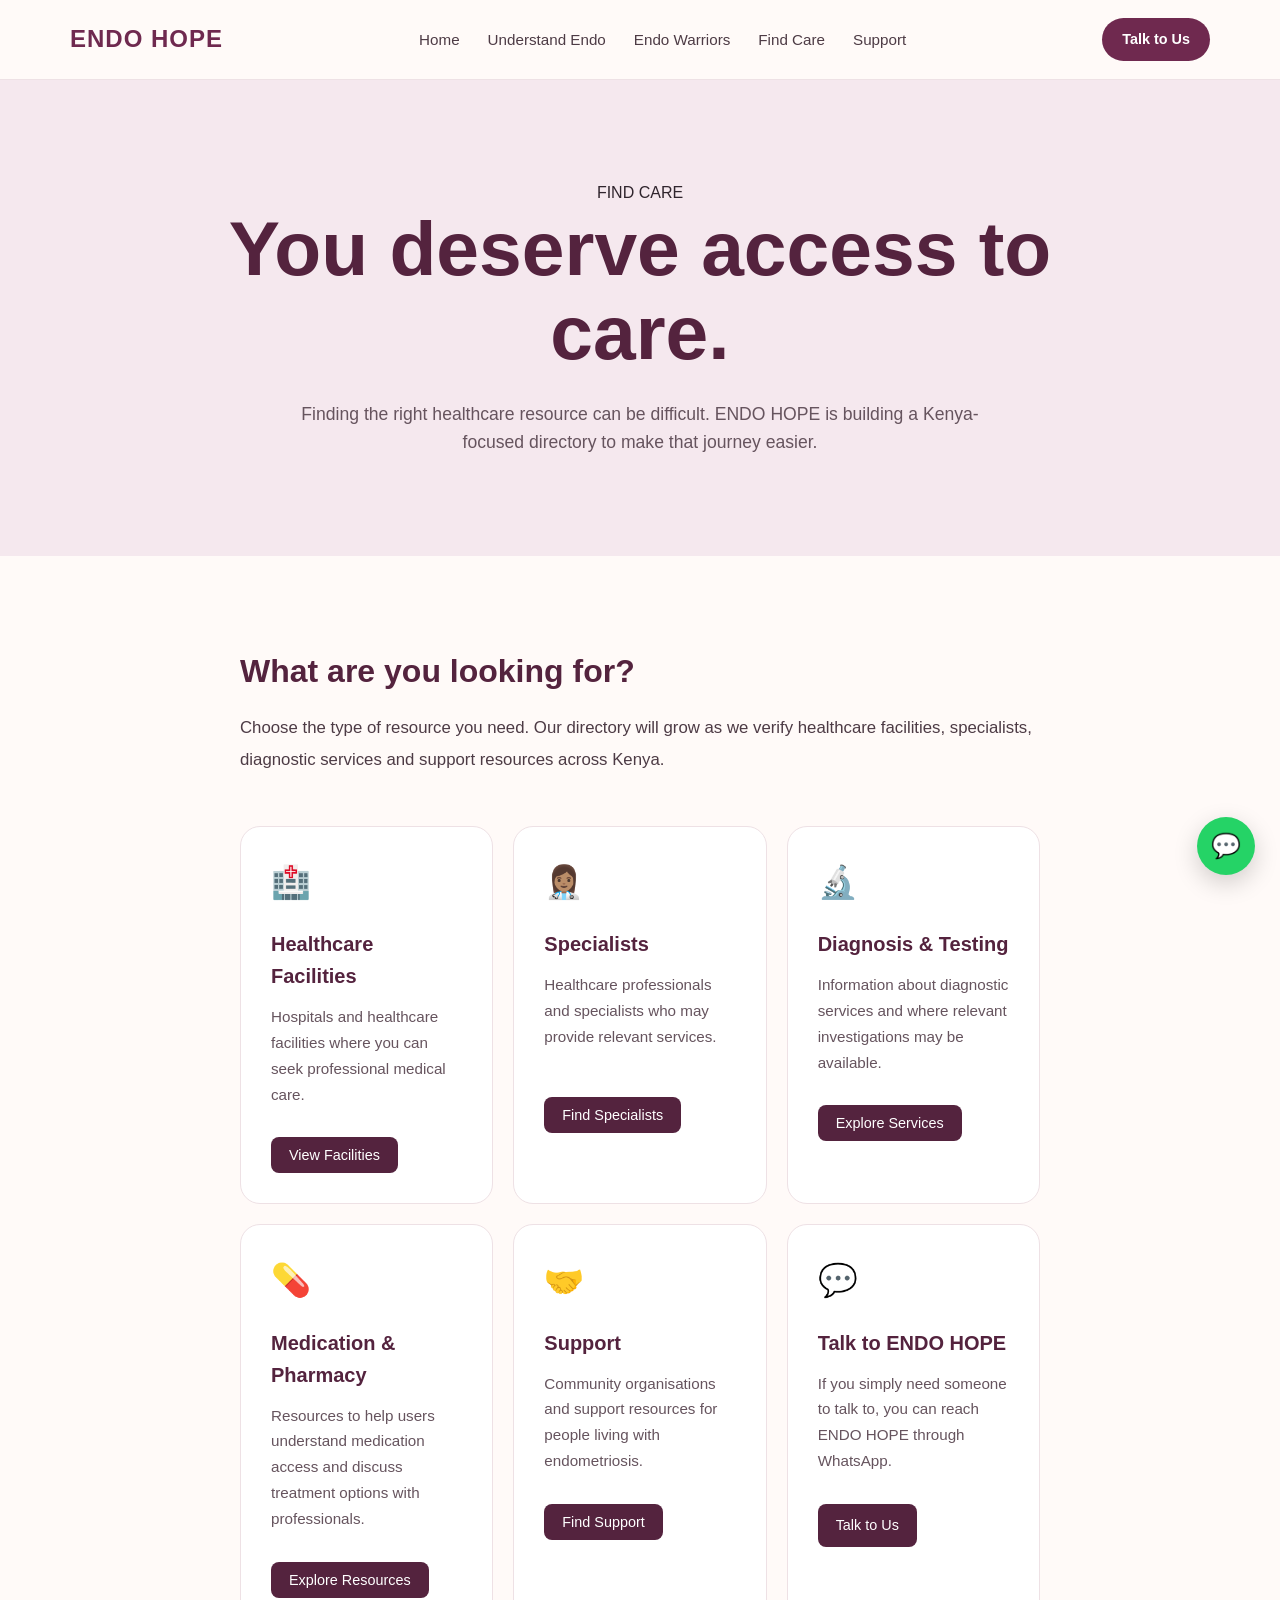
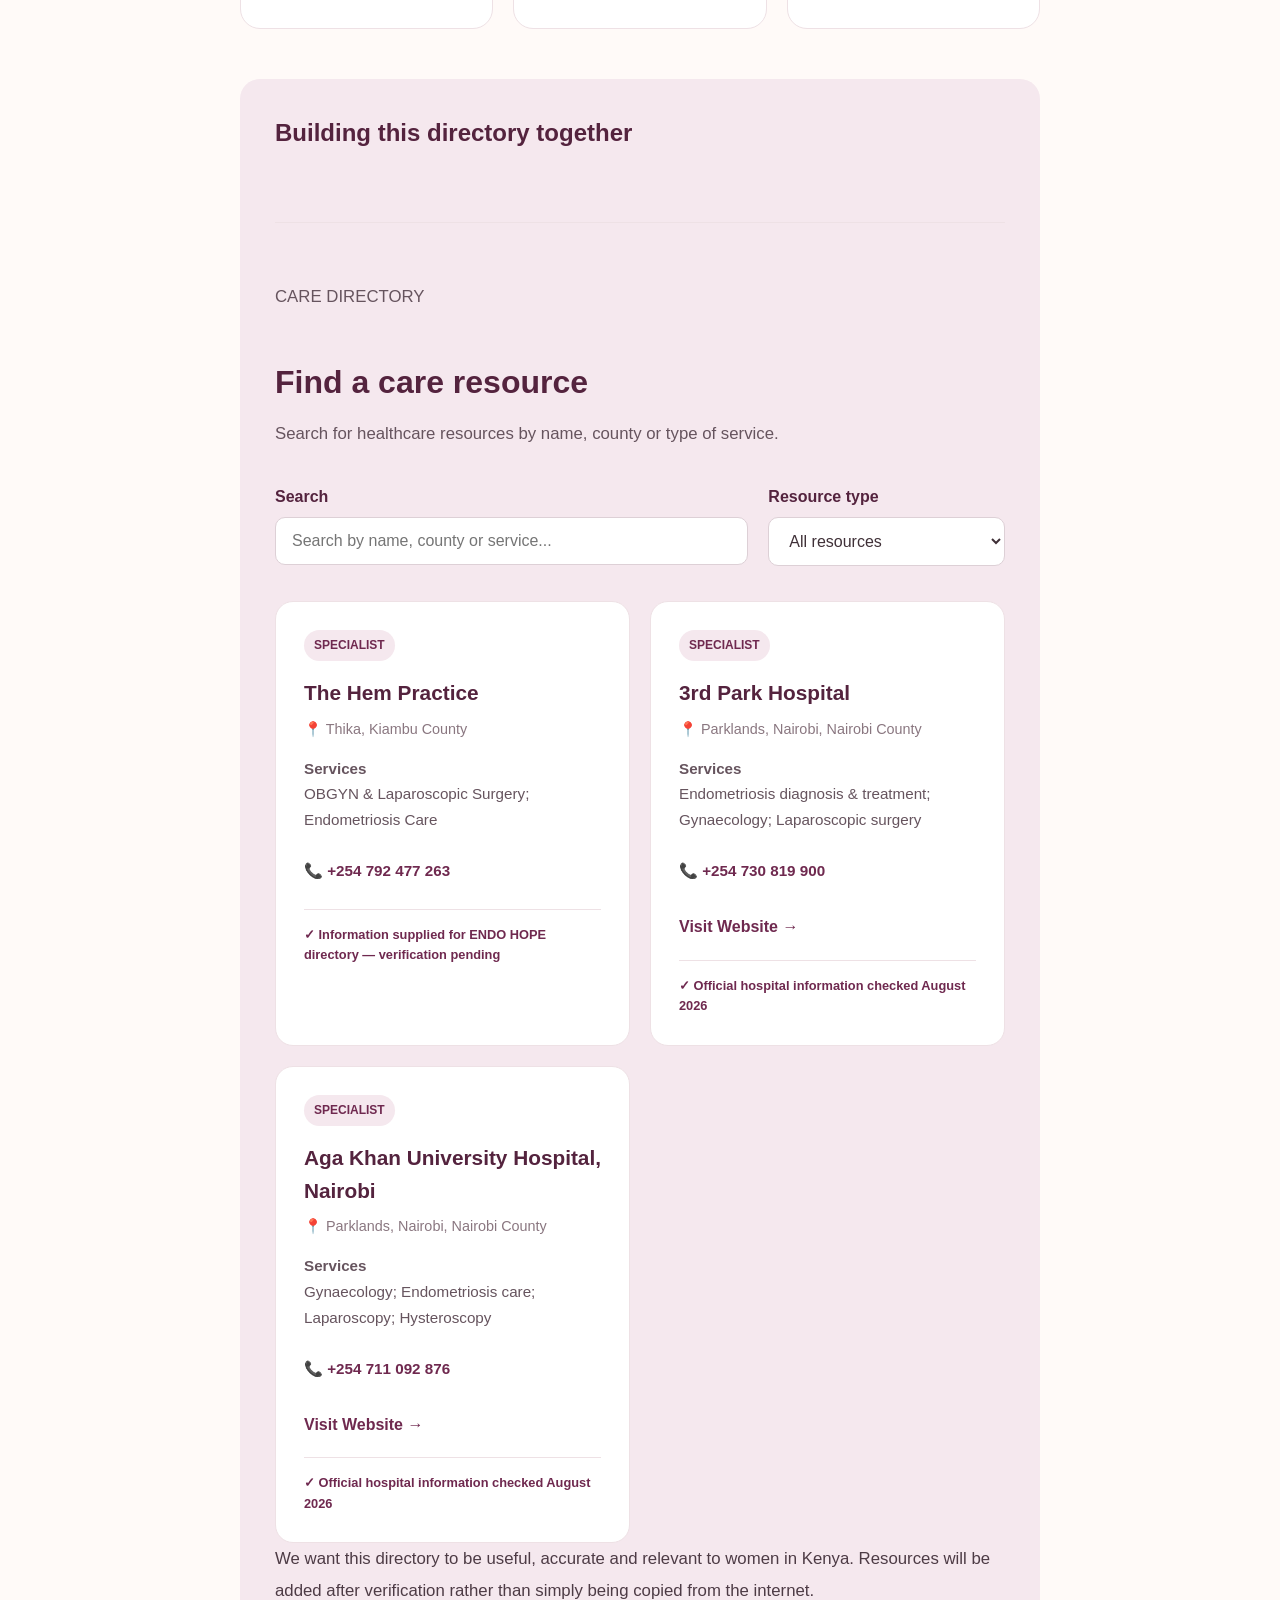
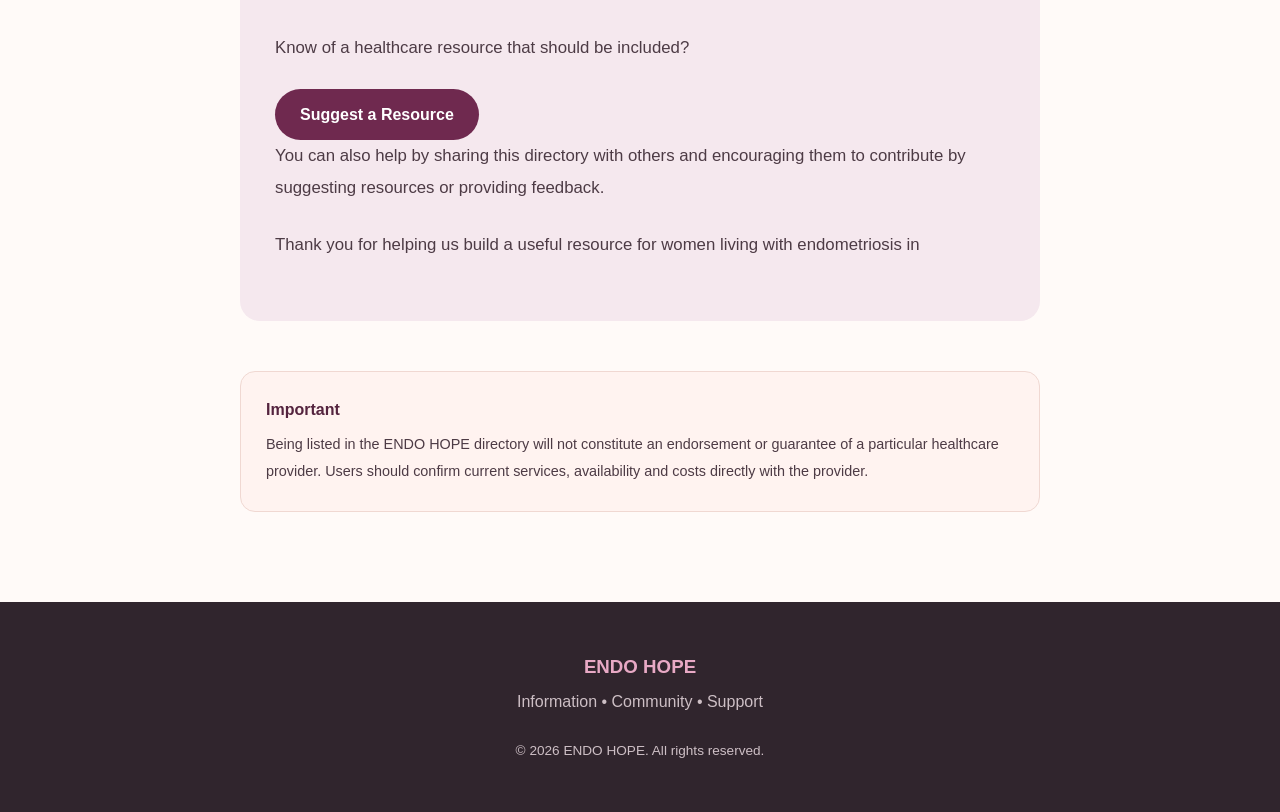
==== pages/care.html @ 4ef93462 "initial commit - ENDO HOPE WEBSITE" ====
<!DOCTYPE html>
<html lang="en">

<head>

    <meta charset="UTF-8">

    <meta
        name="viewport"
        content="width=device-width, initial-scale=1.0"
    >

    <title>Find Endometriosis Care in Kenya | ENDO HOPE</title>

    <link rel="stylesheet" href="../style.css">

</head>


<body>


    <!-- Navigation -->

    <header>

        <nav>

            <div class="logo">
                ENDO HOPE
            </div>

            <ul class="nav-links">

                <li>
                    <a href="../index.html">
                        Home
                    </a>
                </li>

                <li>
                    <a href="what-is-endometriosis.html">
                        Understand Endo
                    </a>
                </li>

                <li>
                    <a href="../index.html#community">
                        Endo Warriors
                    </a>
                </li>

                <li>
                    <a href="care.html">
                        Find Care
                    </a>
                </li>

                <li>
                    <a href="../index.html#support">
                        Support
                    </a>
                </li>

            </ul>

            <a
                href="https://wa.me/254713558069?text=Hello%20ENDO%20HOPE%2C%20I%20would%20like%20to%20talk."
                target="_blank"
                rel="noopener noreferrer"
                class="nav-button"
            >
                Talk to Us
            </a>

        </nav>

    </header>


    <main>


        <!-- Hero -->

        <section class="page-hero">

            <div class="page-hero-content">

                <p class="eyebrow">
                    FIND CARE
                </p>

                <h1>
                    You deserve access to care.
                </h1>

                <p>
                    Finding the right healthcare resource can be
                    difficult. ENDO HOPE is building a Kenya-focused
                    directory to make that journey easier.
                </p>

            </div>

        </section>


        <!-- Introduction -->

        <section class="article-section">

            <div class="article-container">

                <h2>
                    What are you looking for?
                </h2>

                <p>
                    Choose the type of resource you need. Our directory
                    will grow as we verify healthcare facilities,
                    specialists, diagnostic services and support
                    resources across Kenya.
                </p>


                <!-- Care Categories -->

                <div class="care-grid">


                    <article class="care-card">

                        <div class="care-icon">
                            🏥
                        </div>

                        <h3>
                            Healthcare Facilities
                        </h3>

                        <p>
                            Hospitals and healthcare facilities where
                            you can seek professional medical care.
                        </p>

                        <button
    class="care-button"
    type="button"
    data-care-filter="hospital"
>
    View Facilities
</button>

                    </article>


                    <article class="care-card">

                        <div class="care-icon">
                            👩🏽‍⚕️
                        </div>

                        <h3>
                            Specialists
                        </h3>

                        <p>
                            Healthcare professionals and specialists
                            who may provide relevant services.
                        </p>

                        <button
                            class="care-button"
                            type="button"
                            data-care-filter="specialist"
                        >
                            Find Specialists
                        </button>

                    </article>


                    <article class="care-card">

                        <div class="care-icon">
                            🔬
                        </div>

                        <h3>
                            Diagnosis & Testing
                        </h3>

                        <p>
                            Information about diagnostic services and
                            where relevant investigations may be
                            available.
                        </p>

                        <button
    class="care-button"
    type="button"
    data-care-filter="diagnostics"
>
    Explore Services
</button>

                    </article>


                    <article class="care-card">

                        <div class="care-icon">
                            💊
                        </div>

                        <h3>
                            Medication & Pharmacy
                        </h3>

                        <p>
                            Resources to help users understand
                            medication access and discuss treatment
                            options with professionals.
                        </p>

                        <button
    class="care-button"
    type="button"
    data-care-filter="pharmacy"
>
    Explore Resources
</button>

                    </article>


                    <article class="care-card">

                        <div class="care-icon">
                            🤝
                        </div>

                        <h3>
                            Support
                        </h3>

                        <p>
                            Community organisations and support
                            resources for people living with
                            endometriosis.
                        </p>

                        <button
    class="care-button"
    type="button"
    data-care-filter="support"
>
    Find Support
</button>
                    </article>


                    <article class="care-card">

                        <div class="care-icon">
                            💬
                        </div>

                        <h3>
                            Talk to ENDO HOPE
                        </h3>

                        <p>
                            If you simply need someone to talk to,
                            you can reach ENDO HOPE through WhatsApp.
                        </p>

                        <a
                            href="https://wa.me/254713558069?text=Hello%20ENDO%20HOPE%2C%20I%20would%20like%20to%20talk."
                            target="_blank"
                            rel="noopener noreferrer"
                            class="care-button"
                        >
                            Talk to Us
                        </a>

                    </article>


                </div>


                <!-- Coming Soon -->

                <div class="access-box">

                    <h3>
                        Building this directory together
                    </h3>

                    <!-- Care Directory -->

<section class="directory-section">

    <div class="directory-heading">

        <p class="eyebrow">
            CARE DIRECTORY
        </p>

        <h2>
            Find a care resource
        </h2>

        <p>
            Search for healthcare resources by name, county
            or type of service.
        </p>

    </div>


    <!-- Search and Filter -->

    <div class="directory-controls">


        <div class="search-box">

            <label for="careSearch">
                Search
            </label>

            <input
                type="search"
                id="careSearch"
                placeholder="Search by name, county or service..."
            >

        </div>


        <div class="filter-box">

            <label for="careType">
                Resource type
            </label>

            <select id="careType">

                <option value="all">
                    All resources
                </option>

                <option value="hospital">
                    Healthcare facility
                </option>

                <option value="specialist">
                    Specialist
                </option>

                <option value="diagnostics">
                    Diagnostics
                </option>

                <option value="pharmacy">
                    Pharmacy
                </option>

                <option value="support">
                    Support
                </option>

            </select>

        </div>

    </div>


    <!-- Results -->

    <div
        id="careResults"
        class="directory-results"
    ></div>


    <!-- No Results -->

    <p
        id="noResults"
        class="no-results"
    >
        No matching resources found.
    </p>

</section>
                    <p>
                        We want this directory to be useful, accurate
                        and relevant to women in Kenya. Resources will
                        be added after verification rather than simply
                        being copied from the internet.
                    </p>

                    <p>
                        Know of a healthcare resource that should be
                        included?
                    </p>

                    <a
    href="suggest-resource.html"
    class="primary-button"
>
    Suggest a Resource
</a>

                    <p>
                        You can also help by sharing this directory
                        with others and encouraging them to contribute
                        by suggesting resources or providing feedback.
                    </p>

                    <p>
                        Thank you for helping us build a useful
                        resource for women living with endometriosis in

                </div>


                <!-- Disclaimer -->

                <div class="medical-disclaimer">

                    <strong>
                        Important
                    </strong>

                    <p>
                        Being listed in the ENDO HOPE directory will
                        not constitute an endorsement or guarantee of
                        a particular healthcare provider. Users should
                        confirm current services, availability and
                        costs directly with the provider.
                    </p>

                </div>


            </div>

        </section>

    </main>


    <!-- Footer -->

    <footer>

        <div class="footer-content">

            <h3>
                ENDO HOPE
            </h3>

            <p>
                Information • Community • Support
            </p>

            <p class="copyright">
                © 2026 ENDO HOPE. All rights reserved.
            </p>

        </div>

    </footer>


    <!-- Floating WhatsApp -->

    <a
        href="https://wa.me/254713558069?text=Hello%20ENDO%20HOPE%2C%20I%20would%20like%20to%20talk."
        target="_blank"
        rel="noopener noreferrer"
        class="floating-whatsapp"
        aria-label="Talk to ENDO HOPE on WhatsApp"
    >
        💬
    </a>


    <script src="../script.js"></script>

</body>

</html>
---- style.css ----
/* =========================================
   ENDO HOPE
   Main Stylesheet
   ========================================= */


/* ---------- Global Styles ---------- */

* {
    margin: 0;
    padding: 0;
    box-sizing: border-box;
}

html {
    scroll-behavior: smooth;
}

body {
    font-family: Arial, Helvetica, sans-serif;
    color: #30252d;
    background-color: #fffaf8;
    line-height: 1.6;
}


/* ---------- Navigation ---------- */

header {
    background-color: #fffaf8;
    border-bottom: 1px solid #eee1e5;
    position: sticky;
    top: 0;
    z-index: 1000;
}

nav {
    max-width: 1200px;
    margin: auto;
    padding: 18px 30px;

    display: flex;
    align-items: center;
    justify-content: space-between;
}

.logo {
    font-size: 1.5rem;
    font-weight: 800;
    letter-spacing: 1px;
    color: #6f294f;
}

.nav-links {
    list-style: none;

    display: flex;
    gap: 28px;
}

.nav-links a {
    text-decoration: none;
    color: #4d3b45;
    font-size: 0.95rem;
    font-weight: 500;

    transition: color 0.3s ease;
}

.nav-links a:hover {
    color: #9b456d;
}

.nav-button {
    text-decoration: none;
    background-color: #6f294f;
    color: white;

    padding: 10px 20px;
    border-radius: 25px;

    font-size: 0.9rem;
    font-weight: 600;

    transition: background-color 0.3s ease;
}

.nav-button:hover {
    background-color: #52203a;
}


/* ---------- Hero Section ---------- */

/* ---------- Hero Section ---------- */

.hero {
    max-width: 1200px;
    min-height: 75vh;

    margin: auto;
    padding: 70px 30px;

    display: grid;
    grid-template-columns: 1fr 1fr;

    align-items: center;
    gap: 60px;
}

.hero-content {
    max-width: 600px;
}

.hero h1 {
    font-size: clamp(3rem, 6vw, 5.5rem);
    line-height: 1;
    color: #54233e;
    margin-bottom: 25px;
}

.hero-text {
    max-width: 550px;

    font-size: 1.2rem;
    color: #66545e;
}


/* ---------- Hero Image ---------- */

.hero-image {
    width: 100%;
    height: 520px;

    overflow: hidden;

    border-radius: 35px 35px 35px 5px;
}

.hero-image img {
    width: 100%;
    height: 100%;

    object-fit: cover;

    display: block;
}


/* ---------- Buttons ---------- */

.hero-buttons {
    margin-top: 35px;

    display: flex;
    justify-content: center;
    gap: 15px;

    flex-wrap: wrap;
}

.primary-button,
.secondary-button,
.whatsapp-button {
    display: inline-block;

    padding: 13px 25px;

    border-radius: 30px;

    text-decoration: none;

    font-weight: 600;

    transition: all 0.3s ease;
}

.primary-button {
    background-color: #6f294f;
    color: white;
}

.primary-button:hover {
    background-color: #52203a;
    transform: translateY(-2px);
}

.secondary-button {
    border: 1px solid #6f294f;
    color: #6f294f;
}

.secondary-button:hover {
    background-color: #6f294f;
    color: white;
}


/* ---------- General Sections ---------- */

.intro,
.community,
.care,
.contact {
    padding: 100px 30px;
}

.section-heading {
    max-width: 800px;
    margin: auto;
    text-align: center;
}

.section-heading h2 {
    font-size: clamp(2rem, 5vw, 3.5rem);
    line-height: 1.15;
    color: #54233e;
    margin-bottom: 20px;
}

.section-heading p:not(.eyebrow) {
    color: #66545e;
    font-size: 1.05rem;
}


/* ---------- Introduction ---------- */

.intro {
    background-color: white;
}


/* ---------- Community ---------- */

.community {
    background-color: #f5e8ee;
}


/* ---------- Find Care ---------- */

.care {
    background-color: white;
}
/* ---------- Find Care ---------- */

.care-grid {
    max-width: 1100px;

    margin: 60px auto 0;

    display: grid;
    grid-template-columns: repeat(4, 1fr);

    gap: 20px;
}

.care-card {
    padding: 40px;

    background-color: #fffaf8;

    border: 1px solid #eee1e5;

    border-radius: 20px;

    transition:
        transform 0.3s ease,
        box-shadow 0.3s ease;
}

.care-card:hover {
    transform: translateY(-5px);

    box-shadow:
        0 15px 35px rgba(84, 35, 62, 0.08);
}

.care-icon {
    font-size: 2rem;

    margin-bottom: 20px;
}

.care-card h3 {
    color: #54233e;

    font-size: 1.2rem;

    margin-bottom: 12px;
}

.care-card p {
    color: #66545e;

    font-size: 0.95rem;

    margin-bottom: 20px;
}


/* ---------- Appointment Box ---------- */

.appointment-box {
    max-width: 1000px;

    margin: 70px auto 0;

    padding: 50px;

    border-radius: 30px;

    background-color: #f5e8ee;
}

.appointment-content {
    max-width: 700px;
}

.appointment-content h3 {
    color: #54233e;

    font-size: 2rem;

    margin-bottom: 15px;
}

.appointment-content p:not(.eyebrow) {
    color: #66545e;

    margin-bottom: 25px;
}


/* ---------- Support ENDO HOPE ---------- */

.support {
    padding: 100px 30px;

    background-color: #fffaf8;
}

.support-grid {
    max-width: 1000px;

    margin: 60px auto 0;

    display: grid;
    grid-template-columns: repeat(3, 1fr);

    gap: 25px;
}

.support-card {
    padding: 35px;

    background-color: white;

    border: 1px solid #eee1e5;

    border-radius: 25px;

    text-align: center;

    transition:
        transform 0.3s ease,
        box-shadow 0.3s ease;
}

.support-card:hover {
    transform: translateY(-5px);

    box-shadow:
        0 15px 35px rgba(84, 35, 62, 0.08);
}

.support-icon {
    font-size: 2.2rem;

    margin-bottom: 20px;
}

.support-card h3 {
    color: #54233e;

    font-size: 1.3rem;

    margin-bottom: 15px;
}

.support-card p {
    color: #66545e;

    font-size: 0.95rem;

    margin-bottom: 25px;
}


/* ---------- Transparency ---------- */

.transparency-box {
    max-width: 900px;

    margin: 70px auto 0;

    padding: 40px;

    background-color: #f5e8ee;

    border-radius: 25px;
}

.transparency-content {
    max-width: 700px;
}

.transparency-content h3 {
    color: #54233e;

    font-size: 1.7rem;

    margin-bottom: 15px;
}

.transparency-content p:not(.eyebrow) {
    color: #66545e;
}
/* ---------- Contact ---------- */

.contact {
    background-color: #54233e;
}

.contact .eyebrow {
    color: #e8a9c5;
}

.contact h2,
.contact p:not(.eyebrow) {
    color: white;
}

.whatsapp-button {
    margin-top: 25px;
    background-color: #ffffff;
    color: #54233e;
}

.whatsapp-button:hover {
    transform: translateY(-2px);
}

/* ---------- Information Cards ---------- */

.info-grid {
    max-width: 1200px;
    margin: 60px auto 0;

    display: grid;
    grid-template-columns: repeat(4, 1fr);

    gap: 20px;
}

.info-card {
    background-color: #fffaf8;

    padding: 30px;

    border: 1px solid #eee1e5;
    border-radius: 20px;

    transition:
        transform 0.3s ease,
        box-shadow 0.3s ease;
}

.info-card:hover {
    transform: translateY(-6px);

    box-shadow:
        0 15px 35px rgba(84, 35, 62, 0.08);
}

.card-icon {
    width: 50px;
    height: 50px;

    display: flex;
    align-items: center;
    justify-content: center;

    margin-bottom: 20px;

    border-radius: 50%;

    background-color: #f5e8ee;
    color: #6f294f;

    font-size: 1.4rem;
    font-weight: bold;
}

.info-card h3 {
    color: #54233e;

    font-size: 1.25rem;

    margin-bottom: 15px;
}

.info-card p {
    color: #66545e;

    font-size: 0.95rem;

    margin-bottom: 20px;
}

.learn-link {
    color: #6f294f;

    text-decoration: none;

    font-weight: 700;

    font-size: 0.9rem;
}

.learn-link:hover {
    text-decoration: underline;
}

/* ---------- Endo Warriors ---------- */

.story-grid {
    max-width: 1100px;

    margin: 60px auto 0;

    display: grid;
    grid-template-columns: repeat(3, 1fr);

    gap: 25px;
}

.story-card {
    background-color: #fffaf8;

    padding: 35px;

    border-radius: 25px;

    border: 1px solid #eadbe1;

    position: relative;

    transition:
        transform 0.3s ease,
        box-shadow 0.3s ease;
}

.story-card:hover {
    transform: translateY(-5px);

    box-shadow:
        0 15px 35px rgba(84, 35, 62, 0.08);
}

.story-mark {
    font-size: 4rem;

    line-height: 1;

    color: #d69ab5;

    height: 45px;
}

.story-text {
    color: #4d3b45;

    font-size: 1rem;

    line-height: 1.8;

    margin: 15px 0 30px;
}

.story-author {
    display: flex;

    flex-direction: column;

    gap: 2px;
}

.story-author span {
    color: #54233e;

    font-weight: 700;
}

.story-author small {
    color: #88747e;
}


/* ---------- Share Story ---------- */

.share-story {
    max-width: 700px;

    margin: 70px auto 0;

    text-align: center;
}

.share-story h3 {
    color: #54233e;

    font-size: 1.8rem;

    margin-bottom: 12px;
}

.share-story p {
    color: #66545e;

    margin-bottom: 25px;
}

.story-note {
    max-width: 700px;

    margin: 30px auto 0;

    text-align: center;

    color: #88747e;

    font-size: 0.85rem;
}

/* ---------- Information Note ---------- */

.information-note {
    max-width: 900px;

    margin: 50px auto 0;

    padding: 20px 25px;

    border-left: 4px solid #9b456d;

    background-color: #f5e8ee;

    color: #66545e;

    font-size: 0.9rem;
}

.information-note strong {
    color: #54233e;
}

/* ---------- Footer ---------- */

footer {
    background-color: #30252d;
    color: white;
    padding: 50px 30px;
}

.footer-content {
    max-width: 1200px;
    margin: auto;
    text-align: center;
}

.footer-content h3 {
    color: #e8a9c5;
    margin-bottom: 8px;
}

.footer-content p {
    color: #cdbfc5;
}

.copyright {
    margin-top: 25px;
    font-size: 0.85rem;
}


/* ---------- Mobile ---------- */

@media (max-width: 768px) {

    nav {
        flex-wrap: wrap;
        gap: 15px;
    }

    .nav-links {
        order: 3;
        width: 100%;

        justify-content: center;
        flex-wrap: wrap;

        gap: 15px;
    }

    .nav-button {
        padding: 8px 15px;
    }

    .hero {
        min-height: 75vh;
        padding: 60px 20px;
    }

    .hero h1 {
        font-size: 3.5rem;
    }

    .intro,
    .community,
    .care,
    .contact {
        padding: 70px 20px;
    }
    .hero {
    grid-template-columns: 1fr;
    gap: 40px;
}

.hero-content {
    text-align: center;
    margin: auto;
}

.hero-text {
    margin: auto;
}

.hero-image {
    height: 400px;
}
.info-grid {
    grid-template-columns: 1fr;
}
.story-grid {
    grid-template-columns: 1fr;
}
.care-grid {
    grid-template-columns: 1fr;
}

.appointment-box {
    padding: 35px 25px;
}
.support-grid {
    grid-template-columns: 1fr;
}

.transparency-box {
    padding: 30px 25px;
}
.symptom-grid,
.tracking-grid {
    grid-template-columns: 1fr;
}
.diagnosis-step {
    grid-template-columns: 1fr;
}

.question-grid {
    grid-template-columns: 1fr;
}
.treatment-grid {
    grid-template-columns: 1fr;
}
.story-form {
    padding: 25px 20px;
}
.care-grid {
    grid-template-columns: 1fr;
}

.care-card p {
    min-height: auto;
}
.directory-controls {
    grid-template-columns: 1fr;
}

.directory-results {
    grid-template-columns: 1fr;
}
.support-grid {
    grid-template-columns: 1fr;
}

.other-support-grid {
    grid-template-columns: 1fr;
}

.donation-section {
    padding: 30px 20px;
}

.donation-notice {
    flex-direction: column;
}
}
/* ---------- WhatsApp ---------- */

.whatsapp-button {
    margin-top: 25px;

    background-color: #ffffff;
    color: #54233e;

    display: inline-flex;

    align-items: center;
    justify-content: center;

    gap: 8px;
}

.whatsapp-button:hover {
    transform: translateY(-3px);

    box-shadow:
        0 10px 25px rgba(0, 0, 0, 0.12);
}

/* ---------- Floating WhatsApp Button ---------- */

.floating-whatsapp {
    position: fixed;

    right: 25px;
    bottom: 25px;

    width: 58px;
    height: 58px;

    display: flex;
    align-items: center;
    justify-content: center;

    border-radius: 50%;

    background-color: #25D366;

    color: white;

    text-decoration: none;

    font-size: 1.5rem;

    box-shadow:
        0 8px 25px rgba(0, 0, 0, 0.18);

    z-index: 999;

    transition:
        transform 0.3s ease,
        box-shadow 0.3s ease;
}

.floating-whatsapp:hover {
    transform: scale(1.1);

    box-shadow:
        0 12px 30px rgba(0, 0, 0, 0.25);
}

/* ---------- Information Pages ---------- */

.page-hero {
    padding: 100px 30px;

    background-color: #f5e8ee;

    text-align: center;
}

.page-hero-content {
    max-width: 850px;

    margin: auto;
}

.page-hero h1 {
    color: #54233e;

    font-size: clamp(2.8rem, 6vw, 5rem);

    line-height: 1.1;

    margin-bottom: 25px;
}

.page-hero p:not(.eyebrow) {
    max-width: 700px;

    margin: auto;

    color: #66545e;

    font-size: 1.1rem;
}


/* ---------- Article ---------- */

.article-section {
    padding: 90px 30px;

    background-color: #fffaf8;
}

.article-container {
    max-width: 800px;

    margin: auto;
}

.article-container h2 {
    color: #54233e;

    font-size: 2rem;

    margin-top: 45px;

    margin-bottom: 15px;
}

.article-container h2:first-child {
    margin-top: 0;
}

.article-container p {
    color: #4d3b45;

    font-size: 1.05rem;

    line-height: 1.9;

    margin-bottom: 20px;
}


/* ---------- Highlight ---------- */

.article-highlight {
    margin: 40px 0;

    padding: 30px;

    background-color: #f5e8ee;

    border-left: 5px solid #9b456d;

    border-radius: 0 15px 15px 0;
}

.article-highlight strong {
    display: block;

    color: #54233e;

    font-size: 1.1rem;

    margin-bottom: 10px;
}

.article-highlight p {
    margin-bottom: 0;
}


/* ---------- Article Action ---------- */

.article-action {
    margin-top: 60px;

    padding: 35px;

    background-color: white;

    border: 1px solid #eee1e5;

    border-radius: 20px;
}

.article-action h3 {
    color: #54233e;

    font-size: 1.5rem;

    margin-bottom: 10px;
}

.article-action p {
    margin-bottom: 20px;
}


/* ---------- Medical Disclaimer ---------- */

.medical-disclaimer {
    margin-top: 50px;

    padding: 25px;

    background-color: #fff3f0;

    border: 1px solid #f0d8d2;

    border-radius: 15px;
}

.medical-disclaimer strong {
    display: block;

    color: #54233e;

    margin-bottom: 8px;
}

.medical-disclaimer p {
    font-size: 0.9rem;

    margin-bottom: 0;
}

/* ---------- Symptoms ---------- */

.symptom-grid {
    margin: 50px 0;

    display: grid;

    grid-template-columns: repeat(3, 1fr);

    gap: 20px;
}

.symptom-card {
    padding: 30px;

    background-color: white;

    border: 1px solid #eee1e5;

    border-radius: 20px;

    transition:
        transform 0.3s ease,
        box-shadow 0.3s ease;
}

.symptom-card:hover {
    transform: translateY(-5px);

    box-shadow:
        0 15px 30px rgba(84, 35, 62, 0.08);
}

.symptom-icon {
    width: 45px;
    height: 45px;

    display: flex;

    align-items: center;
    justify-content: center;

    margin-bottom: 20px;

    border-radius: 50%;

    background-color: #f5e8ee;

    color: #6f294f;

    font-size: 0.8rem;

    font-weight: 700;
}

.symptom-card h3 {
    color: #54233e;

    font-size: 1.2rem;

    margin-bottom: 12px;
}

.symptom-card p {
    color: #66545e;

    font-size: 0.95rem;

    line-height: 1.7;
}


/* ---------- Symptom Tracking ---------- */

.tracking-grid {
    margin: 40px 0;

    display: grid;

    grid-template-columns: repeat(3, 1fr);

    gap: 20px;
}

.tracking-item {
    padding: 25px;

    background-color: #f5e8ee;

    border-radius: 15px;
}

.tracking-item strong {
    display: block;

    color: #54233e;

    margin-bottom: 8px;
}

.tracking-item p {
    margin-bottom: 0;

    font-size: 0.95rem;
}

/* ---------- Diagnosis Page ---------- */

.diagnosis-steps {
    margin: 50px 0;

    display: flex;

    flex-direction: column;

    gap: 20px;
}

.diagnosis-step {
    display: grid;

    grid-template-columns: 65px 1fr;

    gap: 20px;

    padding: 25px;

    background-color: white;

    border: 1px solid #eee1e5;

    border-radius: 18px;
}

.step-number {
    width: 50px;
    height: 50px;

    display: flex;

    align-items: center;
    justify-content: center;

    border-radius: 50%;

    background-color: #f5e8ee;

    color: #6f294f;

    font-size: 0.8rem;

    font-weight: 700;
}

.diagnosis-step h3 {
    color: #54233e;

    margin-bottom: 8px;
}

.diagnosis-step p {
    margin-bottom: 0;
}


/* ---------- Appointment Questions ---------- */

.question-grid {
    margin: 40px 0;

    display: grid;

    grid-template-columns: repeat(2, 1fr);

    gap: 20px;
}

.question-card {
    padding: 25px;

    background-color: #f5e8ee;

    border-radius: 15px;
}

.question-card strong {
    display: block;

    color: #54233e;

    margin-bottom: 10px;
}

.question-card p {
    margin-bottom: 0;
}


/* ---------- Question List ---------- */

.question-list {
    margin: 35px 0;
}

.question-list p {
    display: flex;

    align-items: center;

    gap: 15px;

    padding: 15px 0;

    border-bottom: 1px solid #eee1e5;

    margin-bottom: 0;
}

.question-list span {
    color: #9b456d;

    font-weight: 700;

    font-size: 0.85rem;
}

/* ---------- Treatment Page ---------- */

.treatment-grid {
    margin: 50px 0;

    display: grid;

    grid-template-columns: repeat(2, 1fr);

    gap: 20px;
}

.treatment-card {
    padding: 30px;

    background-color: white;

    border: 1px solid #eee1e5;

    border-radius: 20px;

    transition:
        transform 0.3s ease,
        box-shadow 0.3s ease;
}

.treatment-card:hover {
    transform: translateY(-5px);

    box-shadow:
        0 15px 30px rgba(84, 35, 62, 0.08);
}

.treatment-icon {
    width: 45px;
    height: 45px;

    display: flex;

    align-items: center;
    justify-content: center;

    margin-bottom: 20px;

    border-radius: 50%;

    background-color: #f5e8ee;

    color: #6f294f;

    font-size: 0.8rem;

    font-weight: 700;
}

.treatment-card h3 {
    color: #54233e;

    font-size: 1.2rem;

    margin-bottom: 12px;
}

.treatment-card p {
    color: #66545e;

    font-size: 0.95rem;

    line-height: 1.7;

    margin-bottom: 0;
}


/* ---------- Access to Care ---------- */

.access-box {
    margin: 40px 0;

    padding: 35px;

    background-color: #f5e8ee;

    border-radius: 20px;
}

.access-box h3 {
    color: #54233e;

    font-size: 1.5rem;

    margin-bottom: 12px;
}

.access-box p {
    margin-bottom: 25px;
}

/* ---------- Share Your Story ---------- */

.story-introduction {
    margin-bottom: 35px;
}

.story-form {
    margin-top: 45px;

    padding: 40px;

    background-color: white;

    border: 1px solid #eee1e5;

    border-radius: 20px;

    box-shadow:
        0 10px 30px rgba(84, 35, 62, 0.05);
}

.form-group {
    margin-bottom: 25px;
}

.form-group label {
    display: block;

    margin-bottom: 8px;

    color: #54233e;

    font-weight: 600;
}

.form-group label span {
    color: #8a7780;

    font-weight: 400;

    font-size: 0.9rem;
}

.form-group input,
.form-group select,
.form-group textarea {
    width: 100%;

    padding: 14px 16px;

    border: 1px solid #ddd0d6;

    border-radius: 10px;

    background-color: #fffaf8;

    color: #3f3037;

    font-family: inherit;

    font-size: 1rem;

    outline: none;

    transition:
        border-color 0.2s ease,
        box-shadow 0.2s ease;
}

.form-group textarea {
    resize: vertical;
}

.form-group input:focus,
.form-group select:focus,
.form-group textarea:focus {
    border-color: #9b456d;

    box-shadow:
        0 0 0 3px rgba(155, 69, 109, 0.1);
}

.form-group small {
    display: block;

    margin-top: 7px;

    color: #8a7780;

    font-size: 0.85rem;
}


/* ---------- Consent ---------- */

.consent-box {
    margin: 30px 0;
}

.checkbox-label {
    display: flex;

    align-items: flex-start;

    gap: 12px;

    color: #66545e;

    line-height: 1.6;

    cursor: pointer;
}

.checkbox-label input {
    width: 18px;
    height: 18px;

    margin-top: 3px;

    flex-shrink: 0;
}


/* ---------- Form Message ---------- */

.form-message {
    margin-top: 20px;

    font-size: 0.95rem;

    line-height: 1.6;
}
/* ---------- Care Directory ---------- */

.care-grid {
    margin: 50px 0;

    display: grid;

    grid-template-columns: repeat(3, 1fr);

    gap: 20px;
}

.care-card {
    padding: 30px;

    background-color: white;

    border: 1px solid #eee1e5;

    border-radius: 20px;

    transition:
        transform 0.3s ease,
        box-shadow 0.3s ease;
}

.care-card:hover {
    transform: translateY(-5px);

    box-shadow:
        0 15px 30px rgba(84, 35, 62, 0.08);
}

.care-icon {
    font-size: 2rem;

    margin-bottom: 20px;
}

.care-card h3 {
    color: #54233e;

    font-size: 1.25rem;

    margin-bottom: 12px;
}

.care-card p {
    color: #66545e;

    font-size: 0.95rem;

    line-height: 1.7;

    min-height: 95px;
}

.care-button {
    display: inline-block;

    margin-top: 10px;

    padding: 10px 18px;

    border: none;

    border-radius: 8px;

    background-color: #54233e;

    color: white;

    font-family: inherit;

    font-size: 0.9rem;

    text-decoration: none;

    cursor: pointer;

    transition:
        background-color 0.2s ease,
        transform 0.2s ease;
}

.care-button:hover {
    transform: translateY(-2px);

    background-color: #6f294f;
}
/* ---------- Care Directory ---------- */

.directory-section {
    margin-top: 70px;
    padding-top: 60px;

    border-top: 1px solid #eee1e5;
}

.directory-heading {
    margin-bottom: 35px;

    max-width: 700px;
}

.directory-heading h2 {
    margin-bottom: 12px;

    color: #54233e;
}

.directory-heading p {
    color: #66545e;

    line-height: 1.7;
}


/* Search and filter */

.directory-controls {
    margin-bottom: 35px;

    display: grid;

    grid-template-columns: 2fr 1fr;

    gap: 20px;
}

.search-box,
.filter-box {
    display: flex;

    flex-direction: column;

    gap: 8px;
}

.search-box label,
.filter-box label {
    color: #54233e;

    font-weight: 600;
}

.search-box input,
.filter-box select {
    width: 100%;

    padding: 14px 16px;

    border: 1px solid #ddd0d6;

    border-radius: 10px;

    background-color: white;

    color: #3f3037;

    font-family: inherit;

    font-size: 1rem;

    outline: none;
}

.search-box input:focus,
.filter-box select:focus {
    border-color: #9b456d;

    box-shadow:
        0 0 0 3px rgba(155, 69, 109, 0.1);
}


/* Directory results */

.directory-results {
    display: grid;

    grid-template-columns: repeat(2, 1fr);

    gap: 20px;
}

.resource-card {
    padding: 28px;

    background-color: white;

    border: 1px solid #eee1e5;

    border-radius: 18px;

    transition:
        transform 0.2s ease,
        box-shadow 0.2s ease;
}

.resource-card:hover {
    transform: translateY(-4px);

    box-shadow:
        0 12px 25px rgba(84, 35, 62, 0.08);
}

.resource-type {
    display: inline-block;

    margin-bottom: 15px;

    padding: 6px 10px;

    border-radius: 20px;

    background-color: #f5e8ee;

    color: #6f294f;

    font-size: 0.75rem;

    font-weight: 700;

    text-transform: uppercase;
}

.resource-card h3 {
    margin-bottom: 8px;

    color: #54233e;

    font-size: 1.3rem;
}

.resource-location {
    margin-bottom: 15px;

    color: #8a7780;

    font-size: 0.9rem;
}

.resource-card p {
    color: #66545e;

    font-size: 0.95rem;

    line-height: 1.7;
}

.resource-status {
    margin-top: 20px;

    padding-top: 15px;

    border-top: 1px solid #eee1e5;

    color: #6f294f;

    font-size: 0.8rem;

    font-weight: 600;
}


/* No results */

.no-results {
    display: none;

    padding: 30px;

    text-align: center;

    color: #8a7780;

    background-color: #f5e8ee;

    border-radius: 15px;
}
.directory-section {
    scroll-margin-top: 30px;
}
/* ---------- Resource Contact & Links ---------- */

.resource-contact {
    margin-top: 15px;
}

.resource-contact a {
    color: #6f294f;

    text-decoration: none;

    font-weight: 600;
}

.resource-contact a:hover {
    text-decoration: underline;
}

.resource-link {
    display: inline-block;

    margin-top: 5px;

    color: #6f294f;

    font-weight: 600;

    text-decoration: none;
}

.resource-link:hover {
    text-decoration: underline;
}
/* ---------- Resource Suggestion Form ---------- */

.resource-form-intro {
    max-width: 700px;

    margin-bottom: 35px;
}

.resource-form-intro h2 {
    color: #54233e;

    margin-bottom: 12px;
}

.resource-form-intro p {
    color: #66545e;

    line-height: 1.7;
}


.resource-form {
    max-width: 750px;

    padding: 35px;

    background-color: white;

    border: 1px solid #eee1e5;

    border-radius: 20px;

    box-shadow:
        0 10px 30px rgba(84, 35, 62, 0.05);
}


.form-group {
    display: flex;

    flex-direction: column;

    gap: 8px;

    margin-bottom: 22px;
}


.form-group label {
    color: #54233e;

    font-weight: 600;
}


.form-group input,
.form-group select,
.form-group textarea {
    width: 100%;

    padding: 14px 16px;

    border: 1px solid #ddd0d6;

    border-radius: 10px;

    background-color: white;

    color: #3f3037;

    font-family: inherit;

    font-size: 1rem;

    outline: none;

    box-sizing: border-box;
}


.form-group textarea {
    resize: vertical;

    line-height: 1.6;
}


.form-group input:focus,
.form-group select:focus,
.form-group textarea:focus {
    border-color: #9b456d;

    box-shadow:
        0 0 0 3px rgba(155, 69, 109, 0.1);
}


.resource-form .primary-button {
    border: none;

    cursor: pointer;
}
/* ---------- Support Page ---------- */

.support-intro {
    max-width: 750px;

    margin-bottom: 40px;
}

.support-intro h2 {
    color: #54233e;

    margin-bottom: 12px;
}

.support-intro p {
    color: #66545e;

    line-height: 1.7;
}


/* Support cards */

.support-grid {
    display: grid;

    grid-template-columns: repeat(2, 1fr);

    gap: 20px;

    margin-bottom: 70px;
}

.support-card {
    padding: 30px;

    background-color: white;

    border: 1px solid #eee1e5;

    border-radius: 18px;

    transition:
        transform 0.2s ease,
        box-shadow 0.2s ease;
}

.support-card:hover {
    transform: translateY(-4px);

    box-shadow:
        0 12px 25px rgba(84, 35, 62, 0.08);
}

.support-icon {
    font-size: 2rem;

    margin-bottom: 15px;
}

.support-card h3 {
    color: #54233e;

    margin-bottom: 10px;
}

.support-card p {
    color: #66545e;

    line-height: 1.7;
}


/* Donation section */

.donation-section {
    margin-bottom: 70px;

    padding: 45px;

    background-color: #f7e9ef;

    border-radius: 22px;
}

.donation-content {
    max-width: 750px;
}

.donation-content h2 {
    color: #54233e;

    margin-bottom: 15px;
}

.donation-content > p {
    color: #66545e;

    line-height: 1.7;
}


/* Donation notice */

.donation-notice {
    display: flex;

    gap: 20px;

    margin-top: 30px;

    padding: 25px;

    background-color: white;

    border-radius: 16px;

    border: 1px solid #ead9e0;
}

.donation-icon {
    font-size: 2rem;
}

.donation-notice h3 {
    color: #54233e;

    margin-bottom: 8px;
}

.donation-notice p {
    color: #66545e;

    line-height: 1.6;

    margin-bottom: 8px;
}


/* Other support */

.other-support {
    margin-bottom: 60px;
}

.other-support h2 {
    color: #54233e;

    margin-bottom: 30px;
}

.other-support-grid {
    display: grid;

    grid-template-columns: repeat(2, 1fr);

    gap: 20px;
}

.other-support-card {
    padding: 30px;

    border: 1px solid #eee1e5;

    border-radius: 18px;

    background-color: white;
}

.other-support-card h3 {
    color: #54233e;

    margin-bottom: 10px;
}

.other-support-card p {
    color: #66545e;

    line-height: 1.6;

    margin-bottom: 20px;
}

.secondary-button {
    display: inline-block;

    padding: 11px 18px;

    border: 1px solid #6f294f;

    border-radius: 8px;

    color: #6f294f;

    text-decoration: none;

    font-weight: 600;

    transition:
        background-color 0.2s ease,
        color 0.2s ease;
}

.secondary-button:hover {
    background-color: #6f294f;

    color: white;
}
/* ==========================================
   ENDO WARRIORS STORY MODAL
   ========================================== */

.story-modal {
    position: fixed;
    inset: 0;

    display: flex;
    align-items: center;
    justify-content: center;

    padding: 24px;

    background: rgba(0, 0, 0, 0.55);

    opacity: 0;
    visibility: hidden;

    transition:
        opacity 0.3s ease,
        visibility 0.3s ease;

    z-index: 1000;
}


.story-modal.active {
    opacity: 1;
    visibility: visible;
}


.story-modal-content {
    position: relative;

    width: min(700px, 100%);

    max-height: 85vh;

    overflow-y: auto;

    padding: 40px;

    background: #ffffff;

    border-radius: 20px;

    box-shadow:
        0 20px 60px rgba(0, 0, 0, 0.2);

    transform: translateY(20px);

    transition: transform 0.3s ease;
}


.story-modal.active .story-modal-content {
    transform: translateY(0);
}


.story-close {
    position: absolute;

    top: 18px;
    right: 20px;

    width: 40px;
    height: 40px;

    border: none;

    background: transparent;

    font-size: 30px;

    line-height: 1;

    cursor: pointer;

    color: #333;
}


.story-close:hover {
    opacity: 0.7;
}


.story-modal-content h2 {
    margin-top: 10px;

    margin-bottom: 24px;
}


#story-content {
    line-height: 1.8;
}


#story-content p {
    margin-bottom: 18px;
}


#story-content h3 {
    margin-top: 30px;

    margin-bottom: 12px;
}
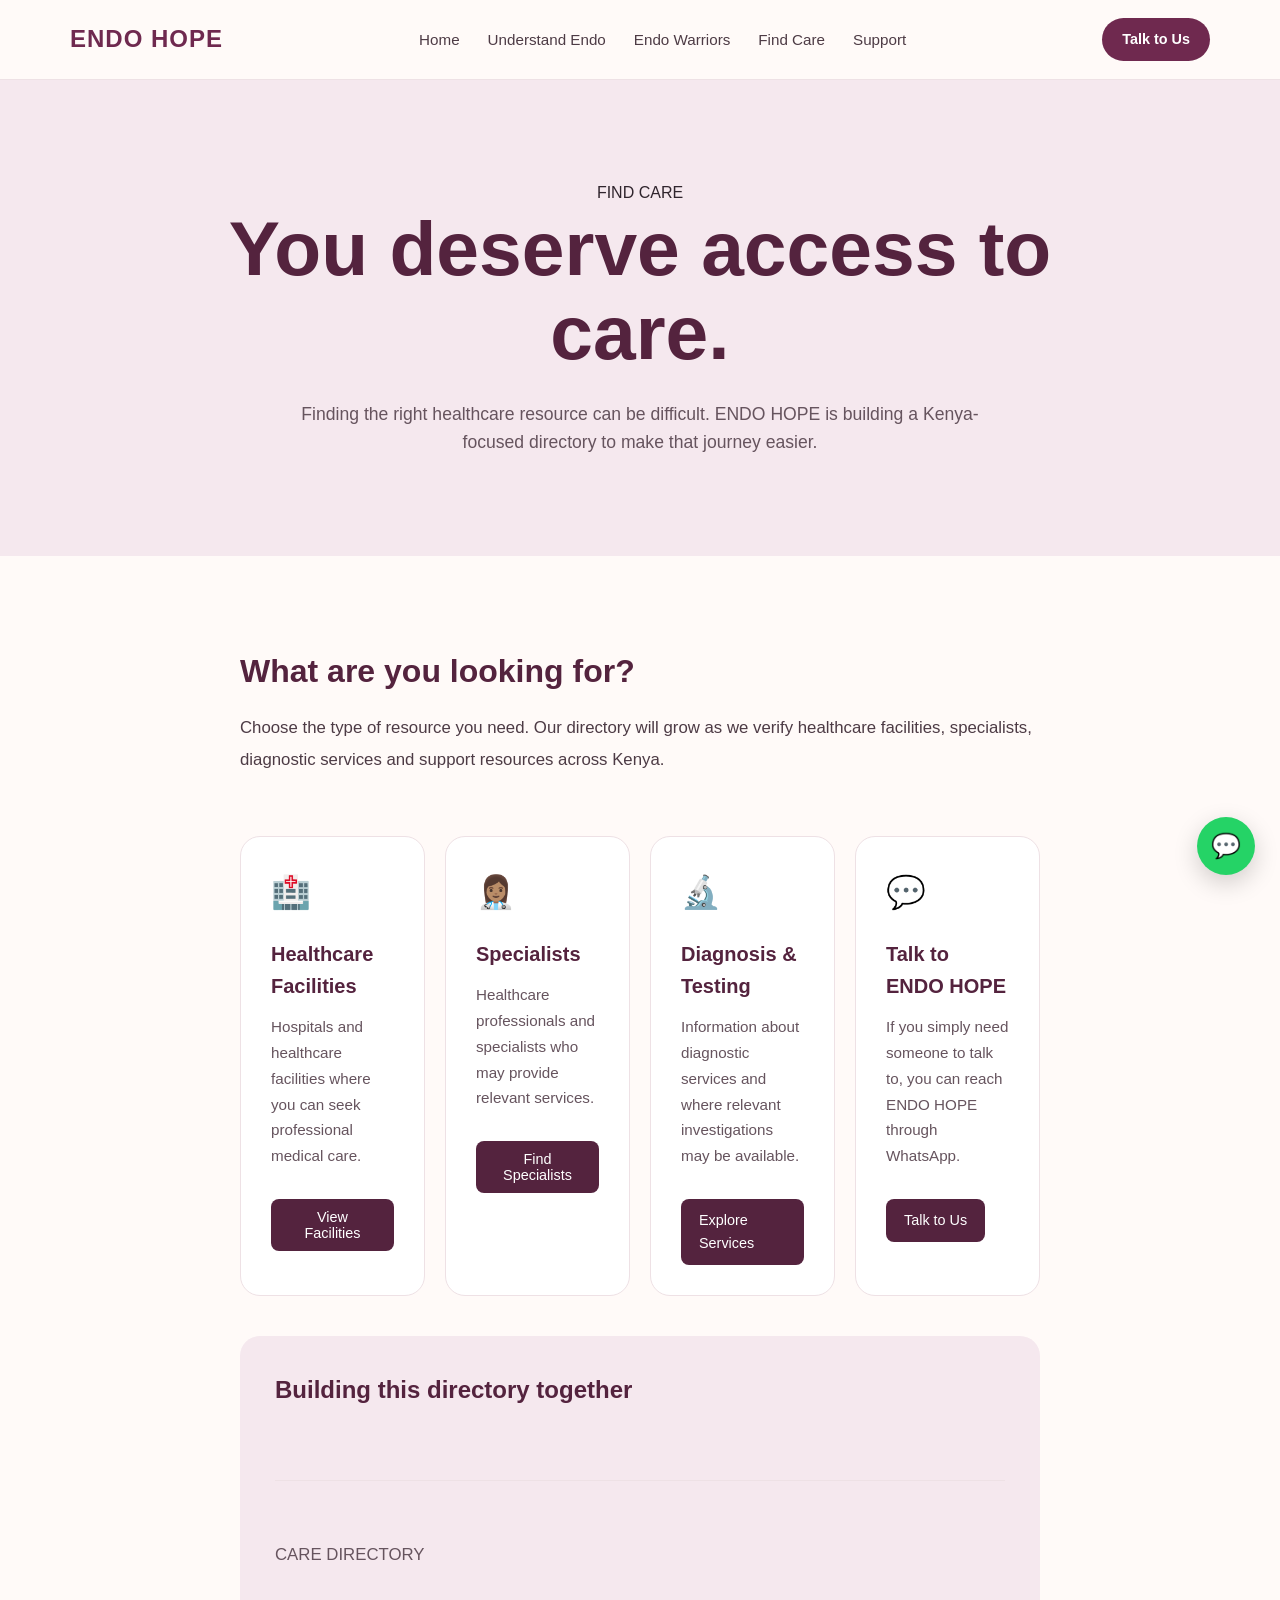
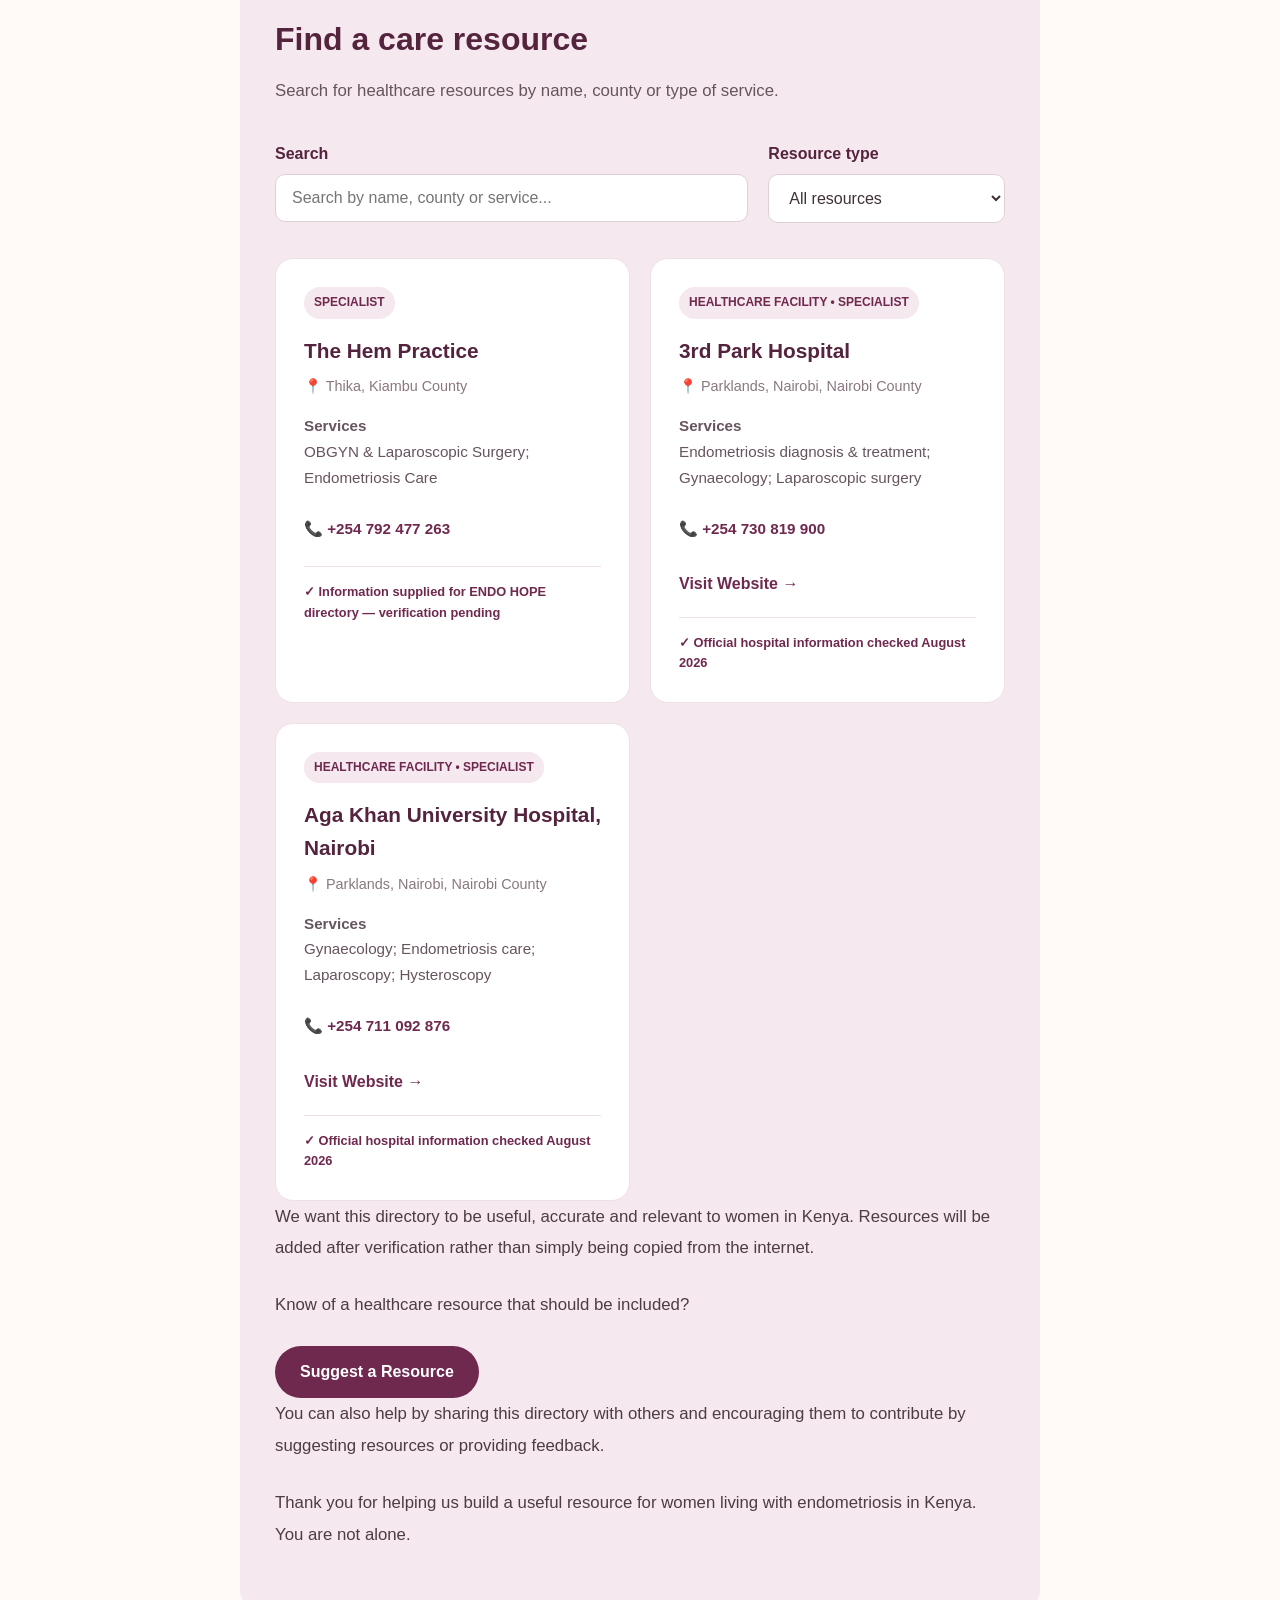
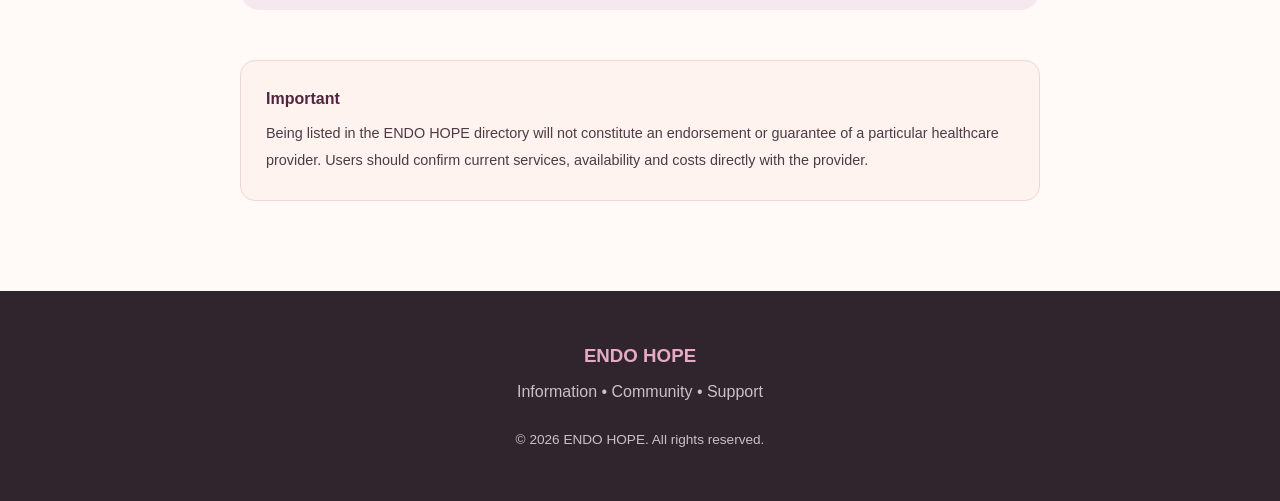
==== commit e016d354: "Update Endo Hope pages and add donation page" ====
--- a/pages/care.html
+++ b/pages/care.html
@@ -197,69 +197,14 @@
                             available.
                         </p>
 
-                        <button
+                        <a
+    href="diagnosis.html"
     class="care-button"
-    type="button"
-    data-care-filter="diagnostics"
 >
     Explore Services
-</button>
+</a>
 
                     </article>
-
-
-                    <article class="care-card">
-
-                        <div class="care-icon">
-                            💊
-                        </div>
-
-                        <h3>
-                            Medication & Pharmacy
-                        </h3>
-
-                        <p>
-                            Resources to help users understand
-                            medication access and discuss treatment
-                            options with professionals.
-                        </p>
-
-                        <button
-    class="care-button"
-    type="button"
-    data-care-filter="pharmacy"
->
-    Explore Resources
-</button>
-
-                    </article>
-
-
-                    <article class="care-card">
-
-                        <div class="care-icon">
-                            🤝
-                        </div>
-
-                        <h3>
-                            Support
-                        </h3>
-
-                        <p>
-                            Community organisations and support
-                            resources for people living with
-                            endometriosis.
-                        </p>
-
-                        <button
-    class="care-button"
-    type="button"
-    data-care-filter="support"
->
-    Find Support
-</button>
-                    </article>
-
 
                     <article class="care-card">
 
@@ -364,15 +309,7 @@
                 <option value="diagnostics">
                     Diagnostics
                 </option>
-
-                <option value="pharmacy">
-                    Pharmacy
-                </option>
-
-                <option value="support">
-                    Support
-                </option>
-
+ 
             </select>
 
         </div>
@@ -425,7 +362,8 @@
 
                     <p>
                         Thank you for helping us build a useful
-                        resource for women living with endometriosis in
+                        resource for women living with endometriosis in Kenya. You are not alone.
+                    </p>
 
                 </div>
 
--- a/style.css
+++ b/style.css
@@ -247,7 +247,8 @@
 /* ---------- Find Care ---------- */
 
 .care-grid {
-    max-width: 1100px;
+    width: 100%;
+    max-width: 1200px;
 
     margin: 60px auto 0;
 
@@ -255,6 +256,8 @@
     grid-template-columns: repeat(4, 1fr);
 
     gap: 20px;
+
+    justify-content: center;
 }
 
 .care-card {
@@ -1502,13 +1505,17 @@
 /* ---------- Care Directory ---------- */
 
 .care-grid {
-    margin: 50px 0;
+    width: 100%;
+    max-width: 1200px;
+
+    margin: 60px auto 0;
 
     display: grid;
-
-    grid-template-columns: repeat(3, 1fr);
+    grid-template-columns: repeat(4, 1fr);
 
     gap: 20px;
+
+    justify-content: center;
 }
 
 .care-card {
@@ -2164,7 +2171,7 @@
 
     width: min(700px, 100%);
 
-    max-height: 85vh;
+    max-height: 60vh;
 
     overflow-y: auto;
 
@@ -2237,4 +2244,453 @@
     margin-top: 30px;
 
     margin-bottom: 12px;
+}
+/* ==========================================
+   DONATE PAGE
+   ========================================== */
+
+
+/* ---------- Shared Container ---------- */
+
+.container {
+    width: 100%;
+    max-width: 1200px;
+
+    margin: 0 auto;
+
+    padding-left: 30px;
+    padding-right: 30px;
+}
+
+
+/* ---------- Donate Navigation ---------- */
+
+.site-header {
+    background-color: #fffaf8;
+
+    border-bottom: 1px solid #eee1e5;
+
+    position: sticky;
+
+    top: 0;
+
+    z-index: 1000;
+}
+
+.site-header .container {
+    min-height: 76px;
+
+    display: flex;
+
+    align-items: center;
+
+    justify-content: space-between;
+
+    gap: 30px;
+}
+
+.site-header .logo {
+    flex-shrink: 0;
+
+    text-decoration: none;
+
+    font-size: 1.5rem;
+
+    font-weight: 800;
+
+    letter-spacing: 1px;
+
+    color: #6f294f;
+}
+
+.main-nav {
+    display: flex;
+
+    align-items: center;
+
+    justify-content: flex-end;
+
+    gap: 28px;
+}
+
+.main-nav a {
+    text-decoration: none;
+
+    color: #4d3b45;
+
+    font-size: 0.95rem;
+
+    font-weight: 500;
+
+    transition: color 0.3s ease;
+}
+
+.main-nav a:hover {
+    color: #9b456d;
+}
+
+
+/* ---------- Donation Hero ---------- */
+
+.donation-hero {
+    padding: 90px 0 80px;
+
+    background-color: #f5e8ee;
+}
+
+.donation-hero .container {
+    max-width: 950px;
+}
+
+.donation-hero h1 {
+    max-width: 850px;
+
+    margin-top: 12px;
+
+    margin-bottom: 25px;
+
+    color: #54233e;
+
+    font-size: clamp(2.8rem, 6vw, 5rem);
+
+    line-height: 1.1;
+}
+
+.donation-hero .hero-text {
+    max-width: 720px;
+
+    margin: 0;
+
+    color: #66545e;
+
+    font-size: 1.1rem;
+
+    line-height: 1.8;
+}
+
+
+/* ---------- Donation Section ---------- */
+
+.donation-section {
+    padding: 80px 0;
+
+    background-color: #fffaf8;
+}
+
+
+/* ---------- Donation Card ---------- */
+
+.donation-card {
+    max-width: 800px;
+
+    margin: 0 auto;
+
+    padding: 50px;
+
+    background-color: white;
+
+    border: 1px solid #eee1e5;
+
+    border-radius: 25px;
+
+    box-shadow:
+        0 15px 40px rgba(84, 35, 62, 0.07);
+}
+
+.donation-card h2 {
+    color: #54233e;
+
+    font-size: 2.2rem;
+
+    margin-top: 10px;
+
+    margin-bottom: 15px;
+}
+
+.donation-card > p {
+    color: #66545e;
+
+    line-height: 1.7;
+
+    margin-bottom: 30px;
+}
+
+
+/* ---------- Payment Box ---------- */
+
+.payment-box {
+    margin: 35px 0;
+
+    padding: 30px;
+
+    background-color: #f5e8ee;
+
+    border-radius: 18px;
+
+    border: 1px solid #ead9e0;
+}
+
+.payment-box h3 {
+    color: #54233e;
+
+    font-size: 1.4rem;
+
+    margin-bottom: 20px;
+}
+
+.payment-detail {
+    display: flex;
+
+    align-items: center;
+
+    justify-content: space-between;
+
+    gap: 20px;
+
+    padding: 15px 0;
+
+    border-bottom: 1px solid #ead9e0;
+}
+
+.payment-detail:last-child {
+    border-bottom: none;
+
+    padding-bottom: 0;
+}
+
+.payment-detail span {
+    color: #66545e;
+
+    font-weight: 500;
+}
+
+.payment-detail strong {
+    color: #6f294f;
+
+    font-size: 1.1rem;
+}
+
+
+/* ---------- Donation Instructions ---------- */
+
+.donation-instructions {
+    margin-top: 35px;
+
+    padding-top: 35px;
+
+    border-top: 1px solid #eee1e5;
+}
+
+.donation-instructions h3 {
+    color: #54233e;
+
+    font-size: 1.5rem;
+
+    margin-bottom: 20px;
+}
+
+.donation-instructions ol {
+    padding-left: 25px;
+
+    color: #66545e;
+
+    line-height: 1.8;
+}
+
+.donation-instructions li {
+    margin-bottom: 8px;
+}
+
+.donation-instructions strong {
+    color: #54233e;
+}
+
+
+/* ---------- Donation Confirmation ---------- */
+
+.donation-confirmation {
+    margin-top: 35px;
+
+    padding: 28px;
+
+    background-color: #f5e8ee;
+
+    border-radius: 18px;
+}
+
+.donation-confirmation h3 {
+    color: #54233e;
+
+    font-size: 1.4rem;
+
+    margin-bottom: 12px;
+}
+
+.donation-confirmation p {
+    color: #66545e;
+
+    line-height: 1.7;
+
+    margin-bottom: 12px;
+}
+
+.donation-confirmation p:last-child {
+    margin-bottom: 0;
+}
+
+
+/* ---------- Donation Note ---------- */
+
+.donation-note {
+    margin-top: 35px;
+
+    padding-top: 30px;
+
+    border-top: 1px solid #eee1e5;
+}
+
+.donation-note p {
+    color: #66545e;
+
+    line-height: 1.7;
+
+    margin-bottom: 10px;
+}
+
+.donation-note strong {
+    color: #54233e;
+}
+
+
+/* ---------- Donate Footer ---------- */
+
+.site-footer {
+    background-color: #30252d;
+
+    color: white;
+
+    padding: 50px 30px;
+}
+
+.site-footer .container {
+    text-align: center;
+}
+
+.site-footer p {
+    color: #cdbfc5;
+
+    font-size: 0.9rem;
+}
+
+
+/* ---------- Donate Mobile ---------- */
+
+@media (max-width: 768px) {
+
+    .container {
+        padding-left: 20px;
+        padding-right: 20px;
+    }
+
+    .site-header .container {
+        min-height: auto;
+
+        padding-top: 18px;
+        padding-bottom: 18px;
+
+        flex-direction: column;
+
+        align-items: center;
+
+        gap: 15px;
+    }
+
+    .main-nav {
+        width: 100%;
+
+        justify-content: center;
+
+        flex-wrap: wrap;
+
+        gap: 12px 18px;
+    }
+
+    .main-nav a {
+        font-size: 0.88rem;
+    }
+
+    .donation-hero {
+        padding: 60px 0;
+    }
+
+    .donation-hero h1 {
+        font-size: 3rem;
+    }
+
+    .donation-hero .hero-text {
+        font-size: 1rem;
+    }
+
+    .donation-section {
+        padding: 50px 0;
+    }
+
+    .donation-card {
+        padding: 30px 22px;
+
+        border-radius: 18px;
+    }
+
+    .donation-card h2 {
+        font-size: 1.9rem;
+    }
+
+    .payment-box {
+        padding: 22px;
+    }
+
+    .payment-detail {
+        align-items: flex-start;
+
+        flex-direction: column;
+
+        gap: 5px;
+    }
+
+    .donation-instructions ol {
+        padding-left: 22px;
+    }
+
+}
+/* ---------- Donation Impact ---------- */
+
+.donation-impact {
+    margin: 35px 0;
+    padding: 30px;
+    background-color: #fffaf8;
+    border: 1px solid #eee1e5;
+    border-radius: 18px;
+}
+
+.donation-impact h3 {
+    color: #54233e;
+    font-size: 1.4rem;
+    margin-bottom: 18px;
+}
+
+.donation-impact ul {
+    list-style: none;
+    padding: 0;
+    margin: 0;
+}
+
+.donation-impact li {
+    color: #66545e;
+    line-height: 1.7;
+    margin-bottom: 12px;
+    padding-left: 5px;
+}
+
+.donation-impact li:last-child {
+    margin-bottom: 0;
 }
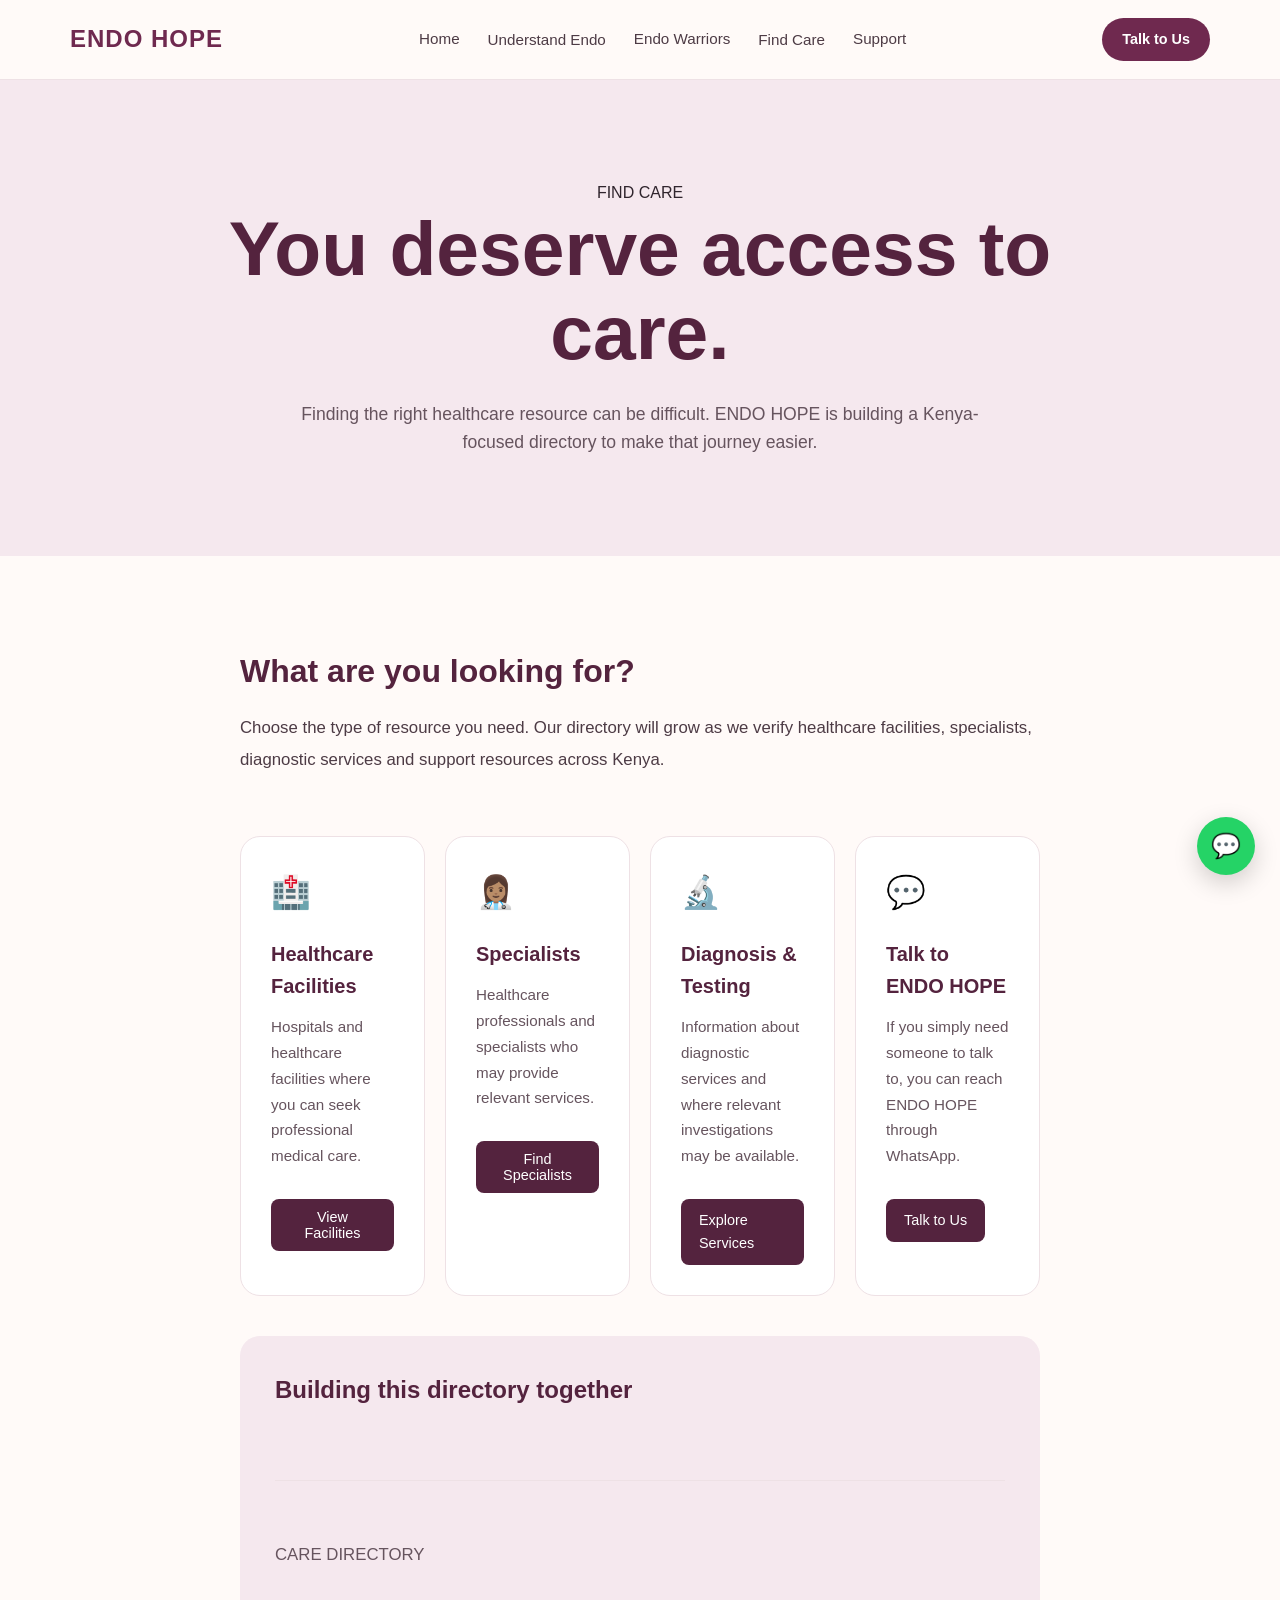
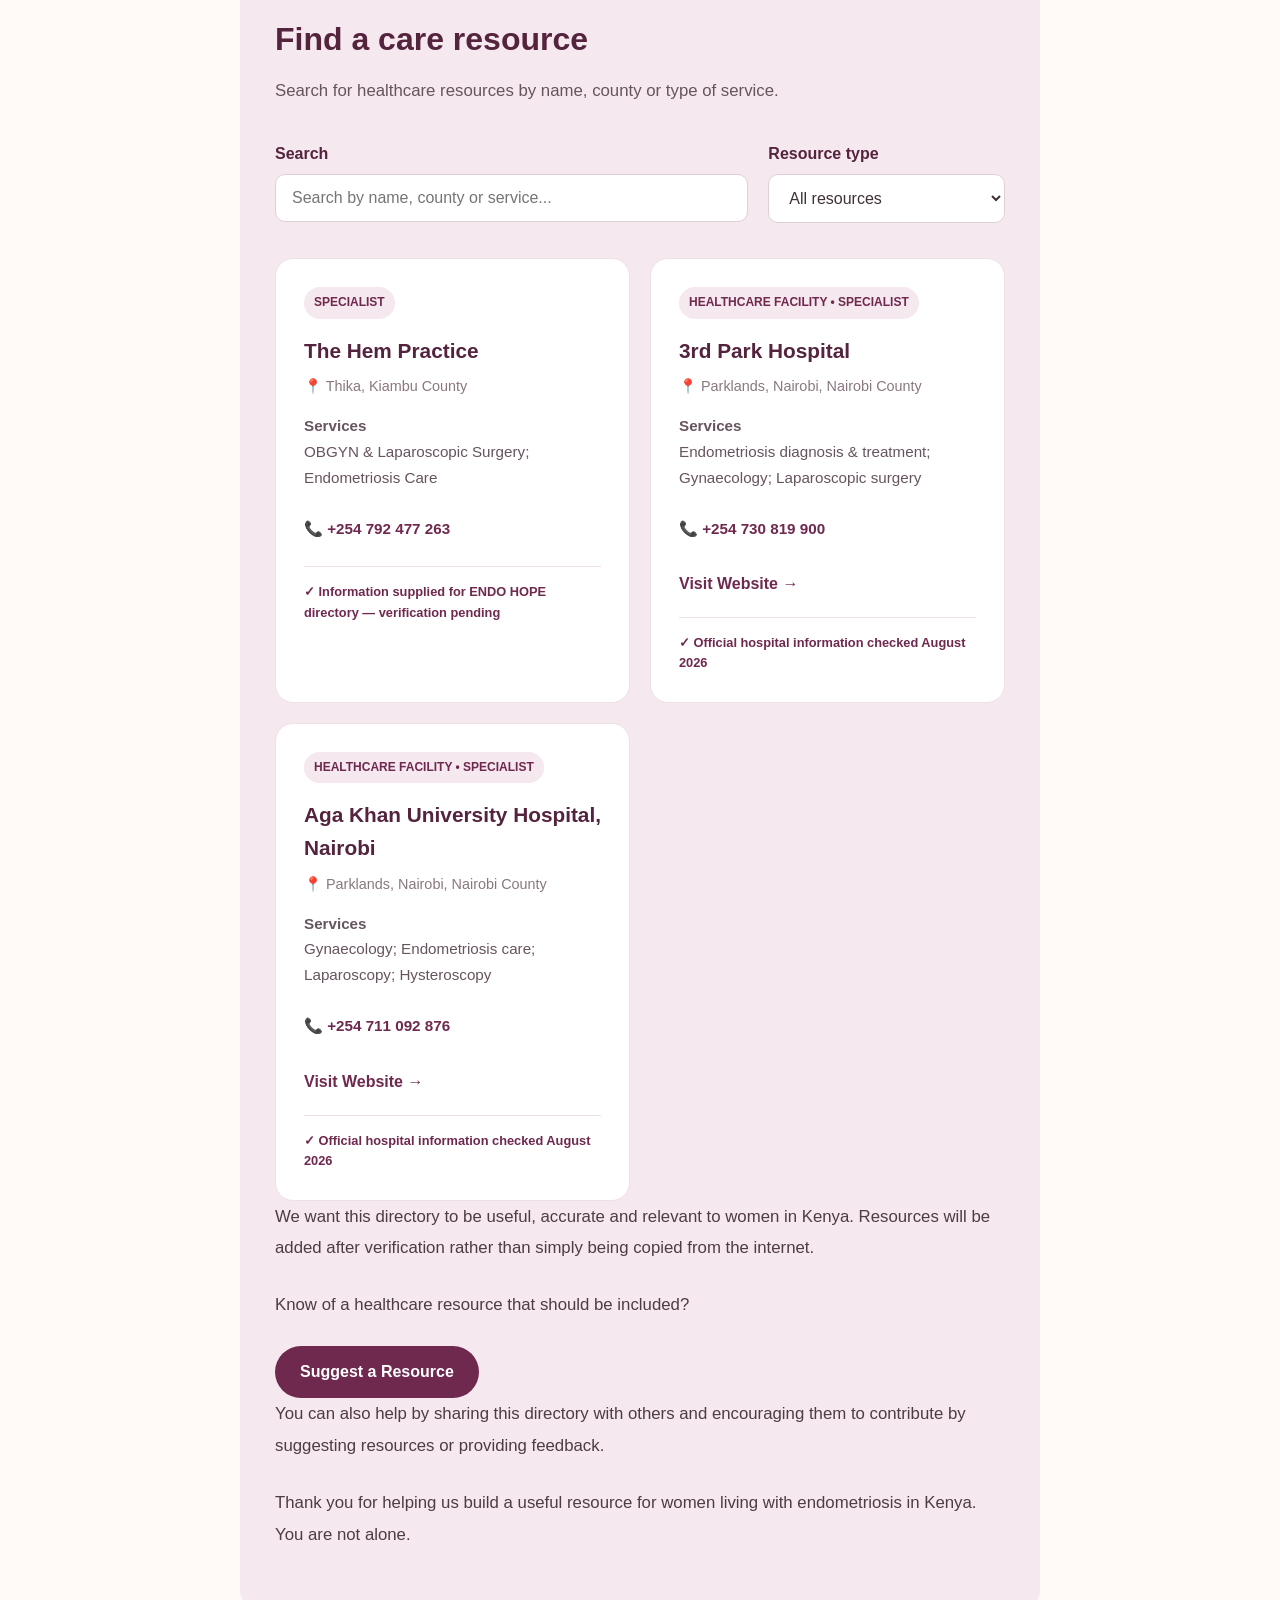
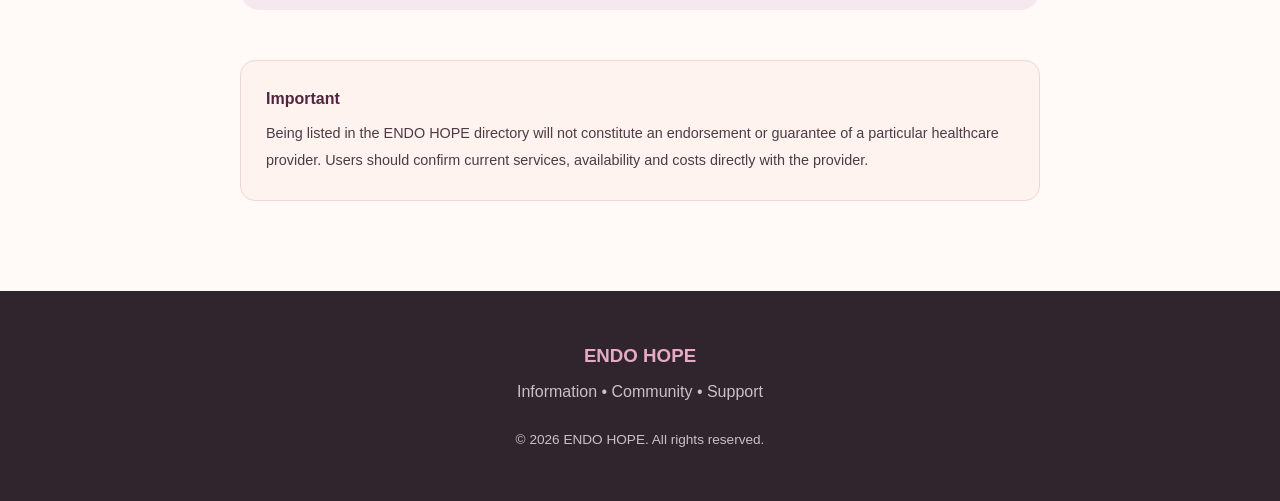
==== commit 97481678: "Finalize Endo Hope navigation" ====
--- a/pages/care.html
+++ b/pages/care.html
@@ -32,11 +32,9 @@
 
             <ul class="nav-links">
 
-                <li>
-                    <a href="../index.html">
-                        Home
-                    </a>
-                </li>
+                <a href="../">
+    Home
+</a>
 
                 <li>
                     <a href="what-is-endometriosis.html">
@@ -44,11 +42,9 @@
                     </a>
                 </li>
 
-                <li>
-                    <a href="../index.html#community">
-                        Endo Warriors
-                    </a>
-                </li>
+                <a href="warriors.html">
+    Endo Warriors
+</a>
 
                 <li>
                     <a href="care.html">
@@ -56,11 +52,9 @@
                     </a>
                 </li>
 
-                <li>
-                    <a href="../index.html#support">
-                        Support
-                    </a>
-                </li>
+                <a href="support.html">
+    Support
+</a>
 
             </ul>
 
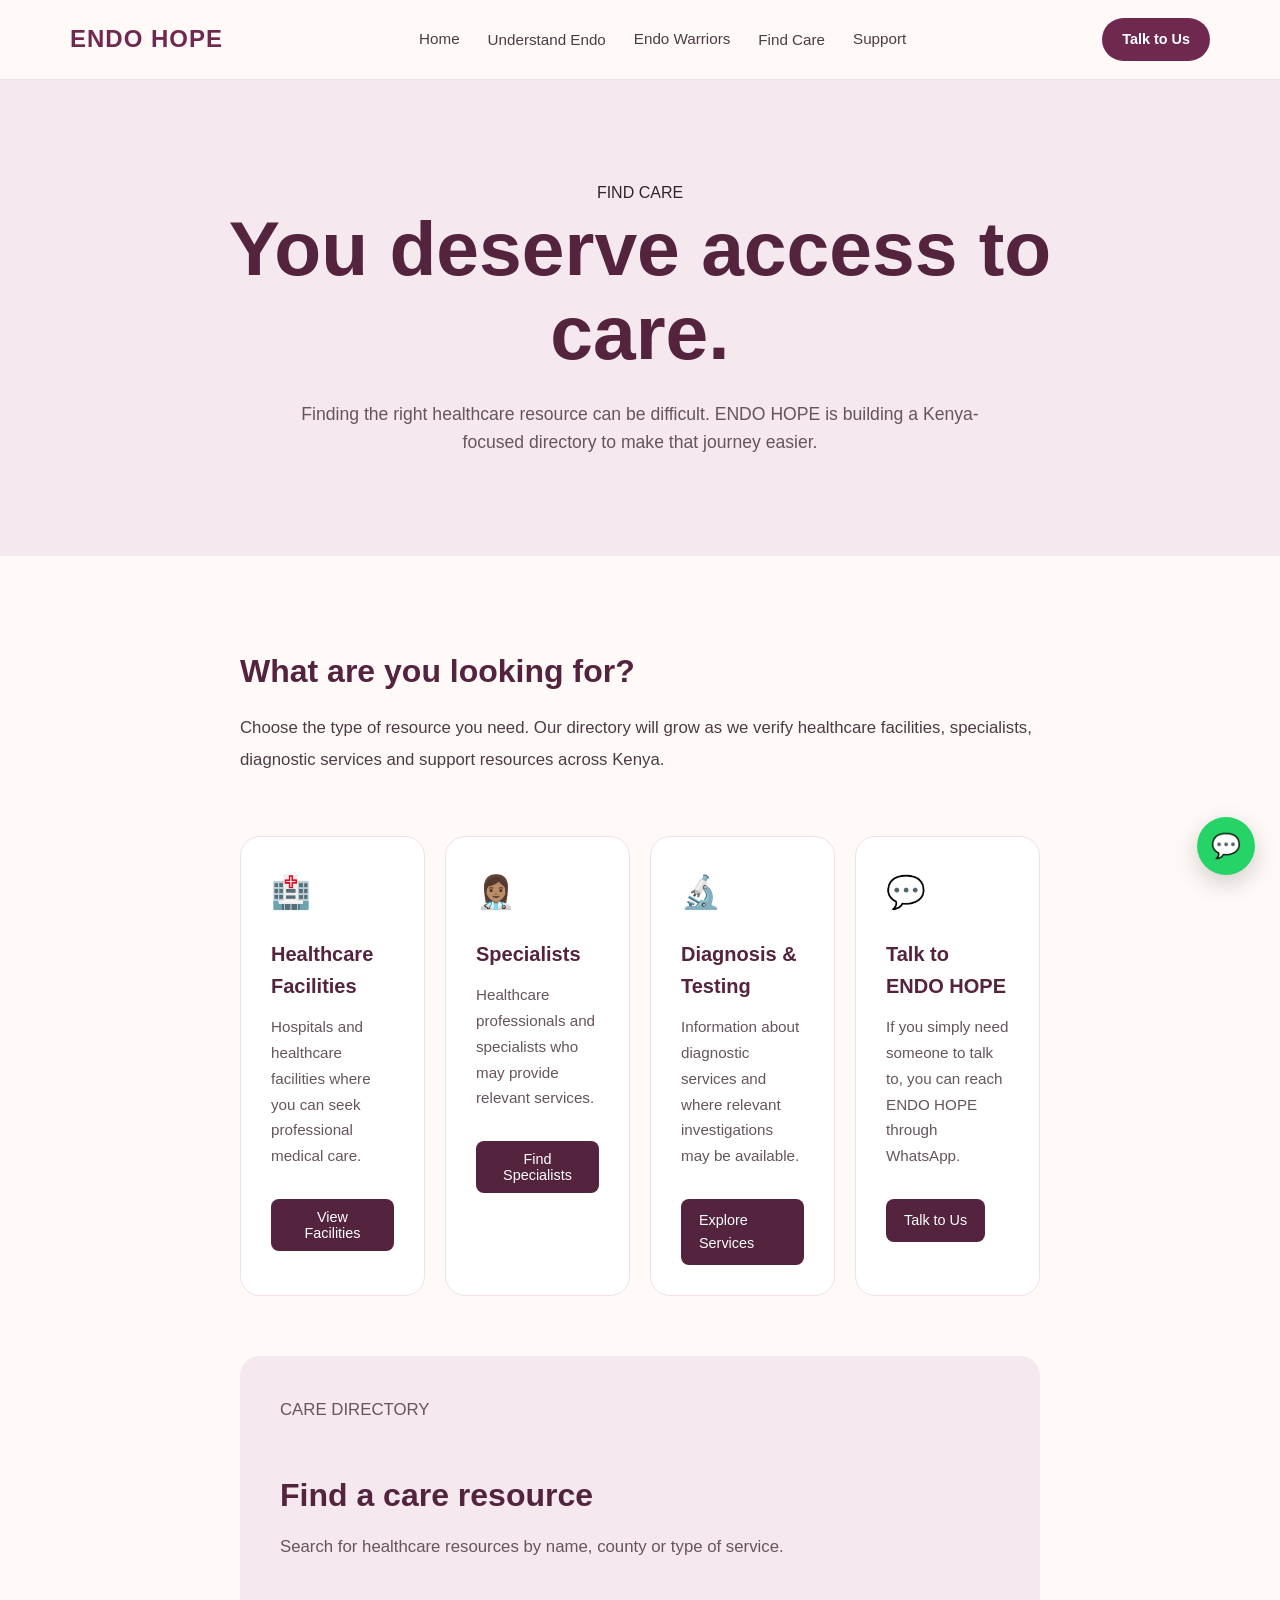
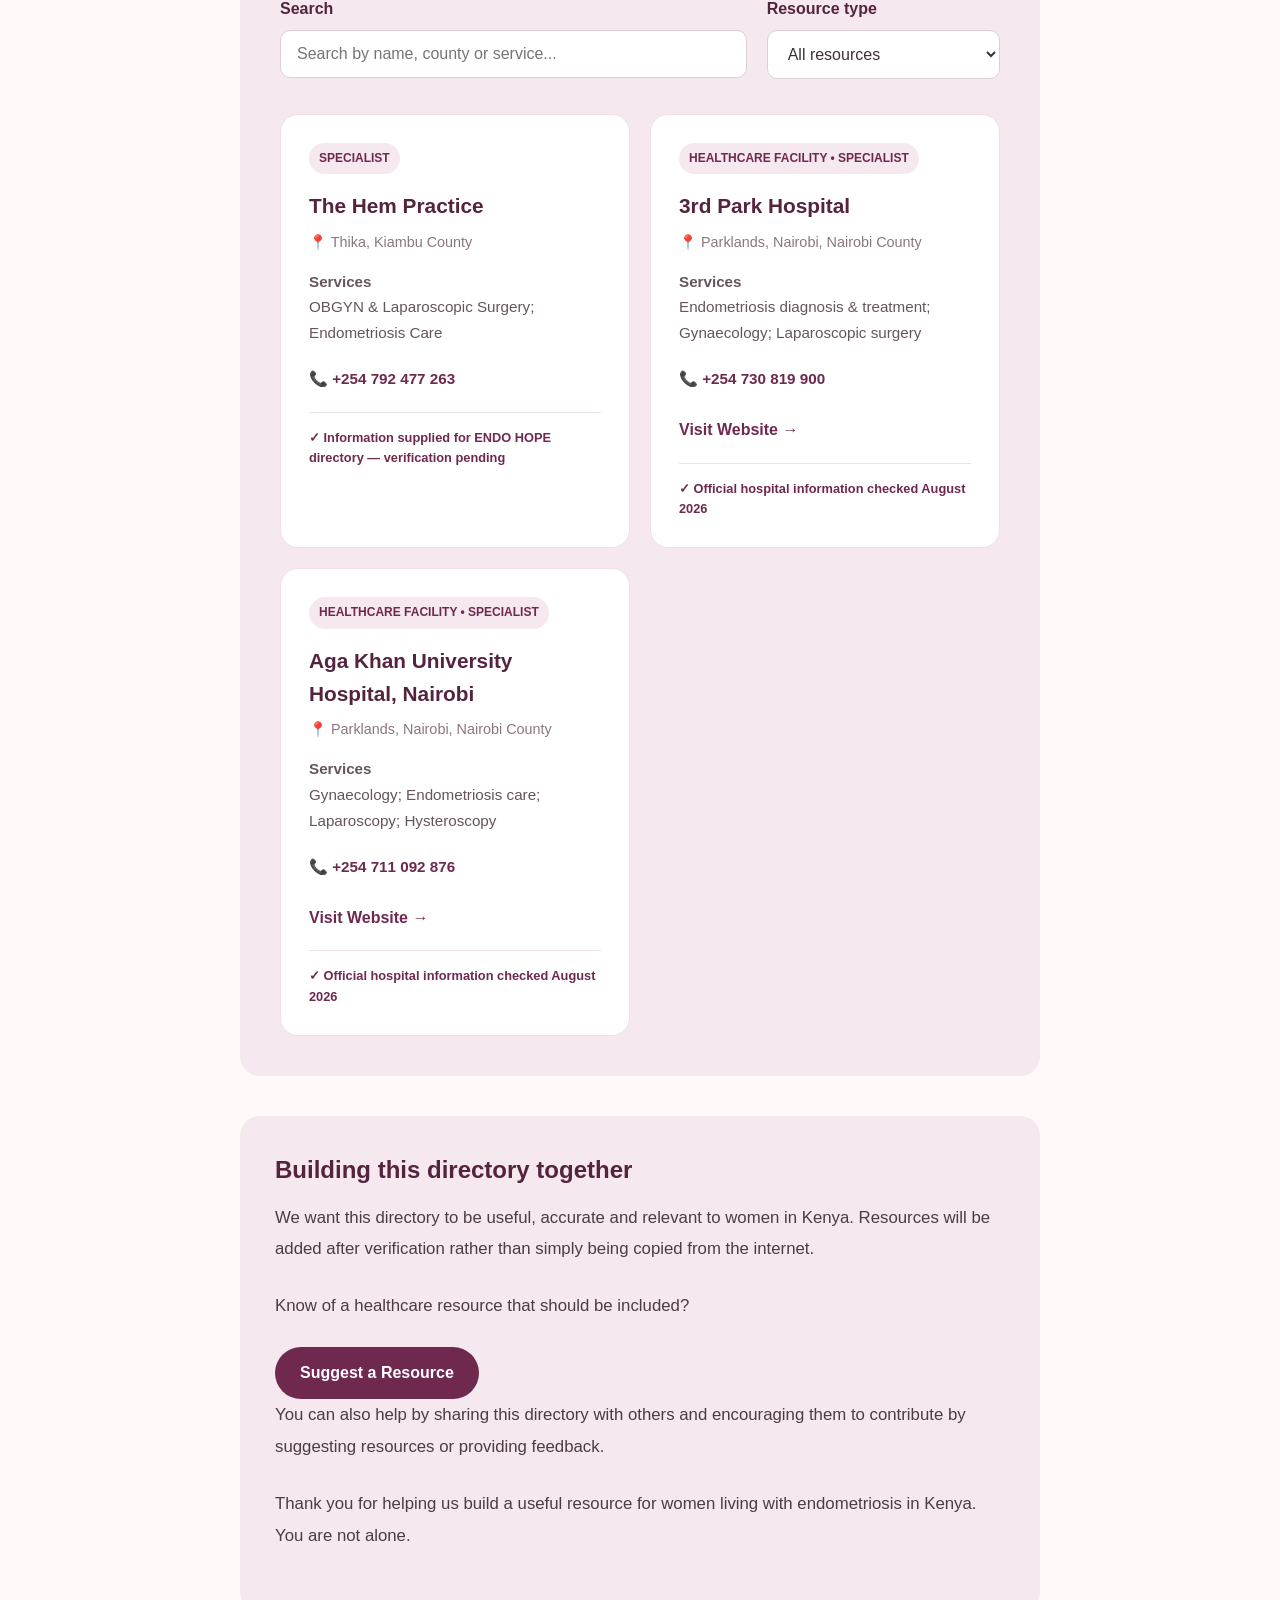
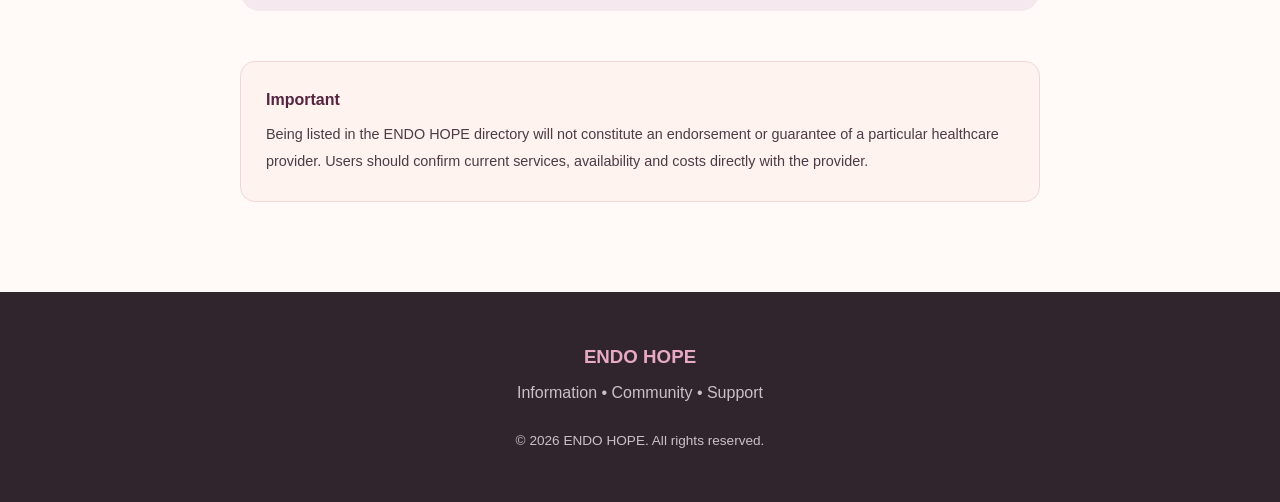
==== commit 355c79c1: "Improve Care page mobile layout" ====
--- a/pages/care.html
+++ b/pages/care.html
@@ -32,7 +32,7 @@
 
             <ul class="nav-links">
 
-                <a href="../">
+                <a href="../index.html">
     Home
 </a>
 
@@ -230,18 +230,10 @@
                 </div>
 
 
-                <!-- Coming Soon -->
-
-                <div class="access-box">
-
-                    <h3>
-                        Building this directory together
-                    </h3>
-
                     <!-- Care Directory -->
 
-<section class="directory-section">
-
+<section class="directory-section">     
+    
     <div class="directory-heading">
 
         <p class="eyebrow">
@@ -329,6 +321,15 @@
     </p>
 
 </section>
+
+<!-- Coming Soon -->
+
+                <div class="access-box">
+
+                    <h3>
+                        Building this directory together
+                    </h3>
+                    
                     <p>
                         We want this directory to be useful, accurate
                         and relevant to women in Kenya. Resources will
--- a/style.css
+++ b/style.css
@@ -760,10 +760,6 @@
 .story-grid {
     grid-template-columns: 1fr;
 }
-.care-grid {
-    grid-template-columns: 1fr;
-}
-
 .appointment-box {
     padding: 35px 25px;
 }
@@ -792,14 +788,31 @@
     padding: 25px 20px;
 }
 .care-grid {
+    display: grid;
     grid-template-columns: 1fr;
-}
-
+    width: 100%;
+    gap: 25px;
+    box-sizing: border-box;
+}
+.care-card {
+    width: 100%;
+    min-width: 0;
+    box-sizing: border-box;
+}
 .care-card p {
     min-height: auto;
 }
+.directory-section {
+    width: 100%;
+    box-sizing: border-box;
+    margin-top: 40px;
+    padding: 25px;
+}
+
 .directory-controls {
     grid-template-columns: 1fr;
+    width: 100%;
+    box-sizing: border-box;
 }
 
 .directory-results {
@@ -1591,38 +1604,54 @@
         transform 0.2s ease;
 }
 
+@media (max-width: 768px) {
+    .care-grid {
+        grid-template-columns: 1fr;
+        width: 100%;
+        gap: 25px;
+        box-sizing: border-box;
+    }
+
+    .care-card {
+        width: 100%;
+        min-width: 0;
+        box-sizing: border-box;
+    }
+}
+
 .care-button:hover {
     transform: translateY(-2px);
 
     background-color: #6f294f;
 }
+
 /* ---------- Care Directory ---------- */
 
 .directory-section {
-    margin-top: 70px;
-    padding-top: 60px;
-
-    border-top: 1px solid #eee1e5;
+    width: 100%;
+    max-width: 100%;
+    margin-top: 60px;
+    padding: 40px;
+    background-color: #f5e8ee;
+    border-radius: 20px;
+    box-sizing: border-box;
 }
 
 .directory-heading {
+    width: 100%;
+    max-width: 700px;
     margin-bottom: 35px;
-
-    max-width: 700px;
 }
 
 .directory-heading h2 {
     margin-bottom: 12px;
-
     color: #54233e;
 }
 
 .directory-heading p {
     color: #66545e;
-
     line-height: 1.7;
 }
-
 
 /* Search and filter */
 
